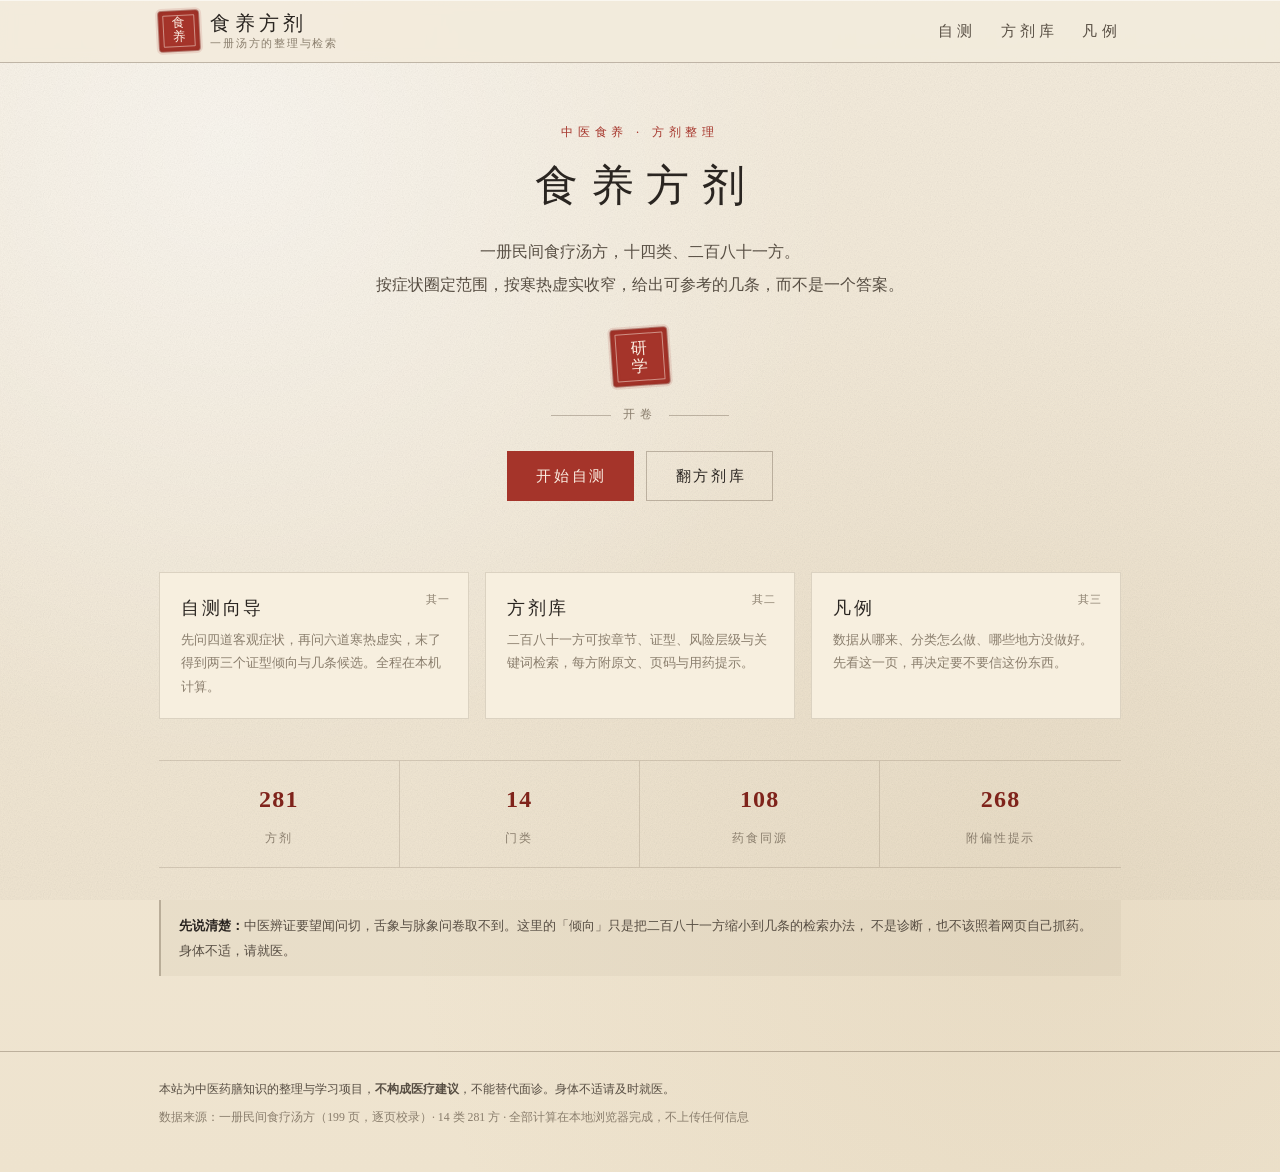
==== index.html @ 46ccca2e "feat: 食养方剂 —— 281 方检索与自测站点首版 数据层 - 底本 199 页逐页重录（原 PDF 文本层数字/标点被替身字形替换，无法直接抽取） - tools/build-data.py " ====
<!DOCTYPE html>
<html lang="zh-CN">
<head>
<meta charset="utf-8">
<meta name="viewport" content="width=device-width, initial-scale=1">
<title>食养方剂 · 检索与自测</title>
<meta name="description" content="一册民间食疗汤方的整理与检索。共 14 类 281 方，提供症状自测与方剂检索，标注药材偏性与注意事项。仅供学习，不构成医疗建议。">
<meta name="author" content="shiyang-fangji contributors">
<meta name="theme-color" content="#f1e8d7">
<link rel="canonical" href="https://strawpp.github.io/shiyang-fangji/">
<link rel="icon" href="assets/favicon.svg" type="image/svg+xml">

<meta property="og:type" content="website">
<meta property="og:site_name" content="食养方剂">
<meta property="og:title" content="食养方剂 · 281 方检索与症状自测">
<meta property="og:description" content="按症状圈定范围，按寒热虚实收窄，给出候选方与命中依据。纯静态、本机计算、不上传任何信息。仅供学习。">
<meta property="og:url" content="https://strawpp.github.io/shiyang-fangji/">
<meta property="og:image" content="https://strawpp.github.io/shiyang-fangji/assets/og.png">
<meta property="og:image:width" content="1200">
<meta property="og:image:height" content="630">
<meta property="og:locale" content="zh_CN">
<meta name="twitter:card" content="summary_large_image">
<meta name="twitter:title" content="食养方剂 · 281 方检索与症状自测">
<meta name="twitter:description" content="中医药膳汤方的整理与检索，附药材偏性提示。仅供学习，不构成医疗建议。">
<meta name="twitter:image" content="https://strawpp.github.io/shiyang-fangji/assets/og.png">

<link rel="stylesheet" href="assets/css/style.css">
<script type="application/ld+json">
{
  "@context": "https://schema.org",
  "@type": "WebSite",
  "name": "食养方剂",
  "inLanguage": "zh-CN",
  "url": "https://strawpp.github.io/shiyang-fangji/",
  "description": "中医药膳汤方的整理与检索，281 方，附症状自测与药材偏性提示。仅供学习，不构成医疗建议。"
}
</script>
</head>
<body>
<div class="grain" aria-hidden="true"></div>

<header class="site-head">
  <div class="head-inner">
    <a class="brand" href="#/">
      <span class="seal seal-brand" aria-hidden="true"><i>食</i><i>养</i></span>
      <span class="brand-text">
        <span class="brand-title">食养方剂</span>
        <span class="brand-sub">一册汤方的整理与检索</span>
      </span>
    </a>
    <nav class="nav" id="nav">
      <a href="#/quiz" data-nav="quiz">自测</a>
      <a href="#/library" data-nav="library">方剂库</a>
      <a href="#/about" data-nav="about">凡例</a>
    </nav>
  </div>
</header>

<main id="app" class="app"><div class="loading">正在展卷……</div></main>

<footer class="site-foot">
  <div class="foot-inner">
    <p class="foot-line">本站为中医药膳知识的整理与学习项目，<strong>不构成医疗建议</strong>，不能替代面诊。身体不适请及时就医。</p>
    <p class="foot-line dim">数据来源：一册民间食疗汤方（199 页，逐页校录）· 14 类 281 方 · 全部计算在本地浏览器完成，不上传任何信息</p>
  </div>
</footer>

<script type="module" src="assets/js/app.js"></script>
</body>
</html>
---- assets/css/style.css ----
/* ==========================================================================
   食养方剂 — 典籍感视觉系统
   宣纸底 / 墨字 / 朱印 / 双线册页
   ========================================================================== */

:root {
  --paper:        #f1e8d7;
  --paper-2:      #fbf6ea;
  --paper-3:      #f7efdf;
  --ink:          #2a2521;
  --ink-2:        #574e43;
  --ink-3:        #8a7e6d;
  --zhu:          #a5342a;
  --zhu-deep:     #7f231b;
  --zhu-soft:     rgba(165, 52, 42, .10);
  --qing:         #3d6350;
  --zhe:          #8a5a2b;
  --rule:         rgba(74, 58, 40, .16);
  --rule-2:       rgba(74, 58, 40, .30);
  --shadow:       0 1px 0 rgba(255,255,255,.6) inset, 0 2px 10px rgba(74,58,40,.06);
  --serif: "Noto Serif SC", "Source Han Serif SC", "Songti SC", "STSong", "SimSun", serif;
  --kai:   "Kaiti SC", "STKaiti", "KaiTi", "SimKai", "楷体", var(--serif);
  --max:   1000px;
}

* { box-sizing: border-box; }

html { -webkit-text-size-adjust: 100%; }

body {
  margin: 0;
  min-height: 100vh;
  display: flex;
  flex-direction: column;
  background-color: var(--paper);
  background-image:
    radial-gradient(circle at 18% 12%, rgba(255,255,255,.55), transparent 42%),
    radial-gradient(circle at 82% 78%, rgba(190,165,120,.14), transparent 46%),
    linear-gradient(180deg, #f4ecdd 0%, #f0e6d3 60%, #eee3ce 100%);
  color: var(--ink);
  font-family: var(--serif);
  font-size: 16px;
  line-height: 1.85;
  text-rendering: optimizeLegibility;
}

/* 纸纹 ------------------------------------------------------------------ */
.grain {
  position: fixed; inset: 0; z-index: 0; pointer-events: none;
  opacity: .5; mix-blend-mode: multiply;
  background-image: url("data:image/svg+xml;utf8,<svg xmlns='http://www.w3.org/2000/svg' width='140' height='140'><filter id='n'><feTurbulence type='fractalNoise' baseFrequency='0.85' numOctaves='3' stitchTiles='stitch'/><feColorMatrix type='saturate' values='0'/></filter><rect width='140' height='140' filter='url(%23n)' opacity='0.30'/></svg>");
}

h1, h2, h3, h4 { font-weight: 500; margin: 0; line-height: 1.5; }
p { margin: 0 0 .8em; }
a { color: var(--zhu-deep); text-decoration: none; }
a:hover { text-decoration: underline; text-underline-offset: 3px; }

/* 页眉 ------------------------------------------------------------------ */
.site-head {
  position: sticky; top: 0; z-index: 20;
  background: rgba(243, 235, 220, .93);
  backdrop-filter: blur(6px);
  border-bottom: 1px solid var(--rule-2);
  box-shadow: 0 1px 0 rgba(255,255,255,.55) inset;
}
.head-inner {
  max-width: var(--max); margin: 0 auto; padding: .7rem 1.2rem;
  display: flex; align-items: center; justify-content: space-between; gap: 1rem;
}

.brand { display: flex; align-items: center; gap: .7rem; color: var(--ink); }
.brand:hover { text-decoration: none; }
.brand-text { display: flex; flex-direction: column; line-height: 1.25; }
.brand-title { font-family: var(--kai); font-size: 1.22rem; letter-spacing: .22em; }
.brand-sub { font-size: .68rem; color: var(--ink-3); letter-spacing: .16em; }

/* 朱印 */
.seal {
  position: relative;
  display: inline-flex; flex-direction: column; align-items: center; justify-content: center;
  background: var(--zhu); color: #fbeee2;
  font-family: var(--kai); font-size: .8rem; line-height: 1.08;
  border-radius: 3px; letter-spacing: 0; padding: 2px;
  box-shadow: 0 0 0 1px rgba(127,35,27,.5), 0 0 0 3px rgba(165,52,42,.13),
              inset 0 0 6px rgba(127,35,27,.45);
}
.seal::before {
  content: ""; position: absolute; inset: 4px; border: 1px solid rgba(251,238,226,.5);
  border-radius: 1px; pointer-events: none;
}
.seal i { font-style: normal; display: block; }
.seal-brand { width: 2.5rem; height: 2.5rem; transform: rotate(-3deg); padding: .1rem; }

/* 导航 */
.nav { display: flex; gap: 1.5rem; }
.nav a {
  position: relative; color: var(--ink-2); font-family: var(--kai);
  font-size: .95rem; letter-spacing: .28em; padding: .25rem 0;
}
.nav a::after {
  content: ""; position: absolute; left: 0; right: .28em; bottom: -2px; height: 2px;
  background: var(--zhu); transform: scaleX(0); transform-origin: left; transition: transform .25s ease;
}
.nav a:hover { color: var(--ink); text-decoration: none; }
.nav a:hover::after, .nav a.is-active::after { transform: scaleX(1); }
.nav a.is-active { color: var(--zhu-deep); }

/* 主容器 ---------------------------------------------------------------- */
.app { position: relative; z-index: 1; flex: 1 0 auto; width: 100%; max-width: var(--max); margin: 0 auto; padding: 2.4rem 1.2rem 4rem; }
.loading { text-align: center; color: var(--ink-3); font-family: var(--kai); letter-spacing: .3em; padding: 5rem 0; }

/* 册页 */
.sheet {
  background: var(--paper-2);
  border: 1px solid var(--rule);
  box-shadow: var(--shadow);
  padding: 2.2rem 2.4rem;
  position: relative;
}
.sheet::before {
  content: ""; position: absolute; inset: 7px; border: 1px solid rgba(74,58,40,.14);
  pointer-events: none;
}

/* 标题 */
.sect-head { display: flex; align-items: baseline; gap: .9rem; margin-bottom: 1.4rem; flex-wrap: wrap; }
.sect-title { font-family: var(--kai); font-size: 1.5rem; letter-spacing: .18em; }
.sect-head .rule { flex: 1; height: 1px; background: var(--rule-2); min-width: 40px; }
.sect-note { font-size: .78rem; color: var(--ink-3); letter-spacing: .1em; }

.eyebrow {
  font-family: var(--kai); font-size: .78rem; color: var(--zhu);
  letter-spacing: .38em; text-transform: none;
}

/* 首页 ------------------------------------------------------------------ */
.hero { text-align: center; padding: 1.2rem 0 2rem; }
.hero h1 {
  font-family: var(--kai); font-size: clamp(1.9rem, 4.4vw, 2.7rem);
  letter-spacing: .3em; margin: .6rem 0 .2rem; text-indent: .3em;
}
.hero .lead { color: var(--ink-2); max-width: 34em; margin: 1rem auto 0; line-height: 2.1; }
.hero .stamp { margin: 1.7rem auto 0; width: 3.5rem; height: 3.5rem; font-size: 1.02rem; transform: rotate(-4deg); letter-spacing: .1em; }

.ornament { display: flex; align-items: center; gap: .8rem; justify-content: center; margin: 1.2rem 0; color: var(--ink-3); }
.ornament::before, .ornament::after { content: ""; height: 1px; width: 60px; background: var(--rule-2); }
.ornament span { font-size: .72rem; letter-spacing: .4em; font-family: var(--kai); }

.entries { display: grid; grid-template-columns: repeat(3, 1fr); gap: 1rem; margin-top: 2.4rem; }
.entry {
  display: block; background: var(--paper-3); border: 1px solid var(--rule);
  padding: 1.4rem 1.3rem 1.2rem; color: var(--ink); position: relative;
  transition: transform .2s ease, box-shadow .2s ease, border-color .2s ease;
}
.entry:hover { text-decoration: none; transform: translateY(-2px); border-color: var(--rule-2); box-shadow: 0 6px 18px rgba(74,58,40,.09); }
.entry h3 { font-family: var(--kai); font-size: 1.1rem; letter-spacing: .16em; margin-bottom: .4rem; }
.entry p { font-size: .82rem; color: var(--ink-3); line-height: 1.8; margin: 0; }
.entry .num { position: absolute; top: 1rem; right: 1.1rem; font-size: .7rem; color: var(--ink-3); letter-spacing: .1em; }

/* 数字台账 */
.ledger { display: grid; grid-template-columns: repeat(4, 1fr); gap: 0; margin: 2.6rem 0 0; border-top: 1px solid var(--rule); }
.ledger div { padding: 1rem .6rem; text-align: center; border-bottom: 1px solid var(--rule); border-right: 1px solid var(--rule); }
.ledger div:nth-child(4n) { border-right: 0; }
.ledger b { display: block; font-family: var(--kai); font-size: 1.5rem; color: var(--zhu-deep); letter-spacing: .05em; }
.ledger span { font-size: .74rem; color: var(--ink-3); letter-spacing: .16em; }

/* 按钮 ------------------------------------------------------------------ */
.btn {
  display: inline-flex; align-items: center; justify-content: center; gap: .5em;
  font-family: var(--kai); font-size: .95rem; letter-spacing: .18em;
  padding: .62rem 1.6rem; border: 1px solid var(--rule-2); background: transparent;
  color: var(--ink); cursor: pointer; transition: all .2s ease; text-indent: .18em;
}
.btn:hover { border-color: var(--zhu); color: var(--zhu-deep); background: var(--zhu-soft); text-decoration: none; }
.btn-primary { background: var(--zhu); border-color: var(--zhu); color: #fbeee2; }
.btn-primary:hover { background: var(--zhu-deep); border-color: var(--zhu-deep); color: #fff6ec; }
.btn-ghost { border-color: transparent; color: var(--ink-3); padding: .5rem .8rem; letter-spacing: .12em; }
.btn-ghost:hover { background: rgba(74,58,40,.05); border-color: transparent; color: var(--ink-2); }
.btn[disabled] { cursor: not-allowed; }
.btn-primary[disabled] { background: transparent; border-color: var(--rule-2); color: var(--ink-3); opacity: 1; }
.btn-actions { display: flex; gap: .8rem; align-items: center; flex-wrap: wrap; margin-top: 1.6rem; }

/* 问卷 ------------------------------------------------------------------ */
.quiz-shell { max-width: 720px; margin: 0 auto; }
.q-progress { display: flex; align-items: center; gap: 1rem; margin-bottom: 1.6rem; }
.q-bar { flex: 1; height: 2px; background: rgba(74,58,40,.15); position: relative; }
.q-bar span { position: absolute; inset: 0 auto 0 0; background: var(--zhu); transition: width .35s ease; }
.q-count { font-family: var(--kai); font-size: .78rem; color: var(--ink-3); letter-spacing: .18em; white-space: nowrap; }

.q-card { background: var(--paper-2); border: 1px solid var(--rule); box-shadow: var(--shadow); padding: 2rem 2.2rem; }
.q-part { font-family: var(--kai); font-size: .74rem; color: var(--zhu); letter-spacing: .3em; margin-bottom: .5rem; }
.q-title { font-family: var(--kai); font-size: 1.32rem; letter-spacing: .1em; line-height: 1.7; }
.q-hint { font-size: .8rem; color: var(--ink-3); margin-top: .4rem; }

.opts { display: flex; flex-direction: column; gap: .55rem; margin-top: 1.5rem; }
.opts.cols { display: grid; grid-template-columns: 1fr 1fr; gap: .5rem .6rem; }
.opts.cols .opt { padding: .55rem .8rem; font-size: .9rem; }
.opt {
  display: flex; align-items: flex-start; gap: .8rem; cursor: pointer;
  border: 1px solid var(--rule); background: var(--paper-3); padding: .72rem 1rem;
  transition: all .18s ease; font-size: .95rem; color: var(--ink-2); line-height: 1.7;
}
.opt:hover { border-color: var(--rule-2); background: #fdfaf2; }
.opt input { position: absolute; opacity: 0; pointer-events: none; }
.opt .mark {
  flex: none; width: 1.05rem; height: 1.05rem; margin-top: .34rem;
  border: 1px solid var(--rule-2); background: var(--paper-2); position: relative;
}
.opt .mark.rnd { border-radius: 50%; }
.opt input:checked + .mark { border-color: var(--zhu); background: var(--zhu); }
.opt input:checked + .mark::after {
  content: ""; position: absolute; inset: 3px; background: #fbeee2;
}
.opt input:checked + .mark.rnd::after { border-radius: 50%; }
.opt.is-on { border-color: var(--zhu); background: #fdf3ec; color: var(--ink); }
.opt.is-on .mark { border-color: var(--zhu); background: var(--zhu); }
.opt small { display: block; color: var(--ink-3); font-size: .76rem; margin-top: .1rem; }

/* 结果 ------------------------------------------------------------------ */
.pattern-grid { display: grid; grid-template-columns: repeat(auto-fit, minmax(240px, 1fr)); gap: .9rem; margin: 1.2rem 0 2rem; }
.pattern-card { border: 1px solid var(--rule); background: var(--paper-3); padding: 1.1rem 1.2rem; position: relative; }
.pattern-card.lead { border-color: rgba(165,52,42,.45); background: #fdf5ee; }
.pattern-card h4 { font-family: var(--kai); font-size: 1.06rem; letter-spacing: .12em; }
.pattern-card .tag { position: absolute; top: .9rem; right: 1rem; font-size: .68rem; color: var(--zhu); letter-spacing: .2em; font-family: var(--kai); }
.pattern-card p { font-size: .82rem; color: var(--ink-2); margin: .4rem 0 0; line-height: 1.9; }
.pattern-card .caveat { color: var(--zhe); }

.cand-list { display: flex; flex-direction: column; gap: .8rem; margin-top: 1rem; }
.cand {
  display: grid; grid-template-columns: auto 1fr auto; gap: 1rem; align-items: start;
  border: 1px solid var(--rule); background: var(--paper-2); padding: 1rem 1.2rem;
  transition: border-color .2s ease, box-shadow .2s ease;
}
.cand:hover { border-color: var(--rule-2); box-shadow: 0 4px 14px rgba(74,58,40,.07); }
.cand .idx { font-family: var(--kai); font-size: 1.5rem; color: rgba(74,58,40,.35); line-height: 1; padding-top: .2rem; min-width: 1.4rem; }
.cand h4 { font-family: var(--kai); font-size: 1.12rem; letter-spacing: .1em; }
.cand h4 a { color: var(--ink); }
.cand .why { font-size: .8rem; color: var(--ink-2); margin-top: .35rem; line-height: 1.85; }
.cand .why em { font-style: normal; color: var(--zhu-deep); }
.cand .eff { font-size: .83rem; color: var(--ink-2); margin-top: .3rem; line-height: 1.8;
  display: -webkit-box; -webkit-line-clamp: 2; -webkit-box-orient: vertical; overflow: hidden; }
.cand .side { width: 68px; display: flex; flex-direction: column; align-items: flex-end; gap: .5rem; }
.score-bar { width: 60px; height: 3px; background: rgba(74,58,40,.12); }
.score-bar span { display: block; height: 100%; background: var(--zhu); }

/* 风险徽章 */
.risk { display: inline-flex; align-items: center; justify-content: center; font-family: var(--serif);
  font-size: .78rem; line-height: 1.4; min-width: 1.75rem; padding: .04rem .3rem;
  border: 1px solid currentColor; letter-spacing: 0; }
.risk-A { color: var(--qing); }
.risk-B { color: var(--zhe); }
.risk-C { color: var(--zhu); }
.tagset { display: flex; flex-wrap: wrap; gap: .3rem; margin-top: .5rem; }
.tagset span { font-size: .7rem; color: var(--ink-3); border: 1px solid var(--rule); padding: .05rem .4rem; }

.risk-legend { display: flex; align-items: center; flex-wrap: wrap; gap: .3rem .35rem; font-size: .74rem; color: var(--ink-3); margin: -.4rem 0 1.1rem; }
.risk-legend .lg { letter-spacing: .1em; }
.risk-legend .lb { margin-right: .5rem; }

/* 提示条 */
/* 偏性与注意（按成分推出） */
.contra { margin: 0; padding-left: 1.05em; font-size: .9rem; line-height: 1.95; color: var(--ink-2); }
.contra li { margin-bottom: .45rem; }
.contra li em { font-style: normal; color: var(--zhu-deep); margin-right: .45rem; }
.contra li em::after { content: "·"; margin-left: .45rem; color: var(--rule-2); }
.contra-aud { margin: .7rem 0 0; font-size: .82rem; color: var(--ink-2); }
.contra-src { margin: .6rem 0 0; font-size: .74rem; color: var(--ink-3); line-height: 1.8; }
.contra-src code { font-size: .72rem; background: rgba(74,58,40,.06); padding: 0 .25rem; }
.tagset span.ptag { color: var(--zhu-deep); border-color: rgba(165,52,42,.35); }

/* 结果页冲突提示 */
.cand .conflict { font-size: .78rem; color: var(--zhu-deep); margin: .35rem 0 0; line-height: 1.7; }
.cand .conflict small { color: var(--ink-3); }

.notice { border-left: 2px solid var(--zhu); background: var(--zhu-soft); padding: .8rem 1.1rem; font-size: .83rem; color: var(--ink-2); line-height: 1.9; }
.notice.plain { border-left-color: var(--rule-2); background: rgba(74,58,40,.04); }
.notice strong { color: var(--ink); }

/* 方剂库 ---------------------------------------------------------------- */
.lib-tools { display: flex; gap: .7rem; flex-wrap: wrap; align-items: center; margin-bottom: 1.2rem; }
.search { flex: 1 1 260px; position: relative; }
.search input {
  width: 100%; font-family: var(--serif); font-size: .95rem; color: var(--ink);
  background: var(--paper-2); border: 1px solid var(--rule); padding: .6rem .9rem;
  outline: none; transition: border-color .2s ease;
}
.search input:focus { border-color: var(--zhu); }
.search input::placeholder { color: var(--ink-3); }
.selects { display: flex; gap: .5rem; flex-wrap: wrap; }
select {
  font-family: var(--serif); font-size: .85rem; color: var(--ink-2);
  background: var(--paper-2); border: 1px solid var(--rule); padding: .55rem .7rem; outline: none; cursor: pointer;
}
select:focus { border-color: var(--zhu); }

.chips { display: flex; flex-wrap: wrap; gap: .4rem; margin-bottom: 1.4rem; }
.chip {
  font-size: .78rem; font-family: var(--kai); letter-spacing: .08em; cursor: pointer;
  border: 1px solid var(--rule); background: transparent; color: var(--ink-2);
  padding: .2rem .7rem; transition: all .16s ease;
}
.chip:hover { border-color: var(--rule-2); color: var(--ink); }
.chip.on { background: var(--zhu); border-color: var(--zhu); color: #fbeee2; }

.lib-meta { display: flex; justify-content: space-between; align-items: baseline; border-bottom: 1px solid var(--rule); padding-bottom: .5rem; margin-bottom: 1.2rem; }
.lib-meta p { margin: 0; font-size: .8rem; color: var(--ink-3); letter-spacing: .1em; }

.rows { display: grid; gap: 0; }
.row {
  display: grid; grid-template-columns: 2.9rem 1fr auto; gap: .7rem; align-items: center;
  padding: .85rem .4rem; border-bottom: 1px solid var(--rule); cursor: pointer;
  transition: background .16s ease;
}
.row:hover { background: rgba(255,255,255,.55); }
.row .pg { font-size: .72rem; color: var(--ink-3); font-family: var(--kai); letter-spacing: .06em; }
.row .nm { font-family: var(--kai); font-size: 1rem; letter-spacing: .1em; }
.row .nm small { font-family: var(--serif); font-size: .74rem; color: var(--ink-3); letter-spacing: 0; margin-left: .5rem; }
.row .rt { display: flex; gap: .35rem; align-items: center; }
.empty { text-align: center; color: var(--ink-3); padding: 3rem 0; font-family: var(--kai); letter-spacing: .2em; }
.more { text-align: center; margin-top: 1.4rem; }

/* 详情 ------------------------------------------------------------------ */
.recipe-head { border-bottom: 1px solid var(--rule-2); padding-bottom: 1rem; margin-bottom: 1.4rem; position: relative; }
.recipe-head h1 { font-family: var(--kai); font-size: clamp(1.5rem, 3.4vw, 2rem); letter-spacing: .18em; }
.recipe-meta { display: flex; gap: .8rem; flex-wrap: wrap; align-items: center; margin-top: .6rem; font-size: .78rem; color: var(--ink-3); }
.recipe-meta .dot { color: rgba(74,58,40,.3); }

.fields { display: grid; gap: 1.3rem; }
.field { display: grid; grid-template-columns: 4.2rem 1fr; gap: 1.2rem; align-items: start; }
.field dt { font-family: var(--kai); font-size: 1rem; color: var(--zhu-deep); letter-spacing: .3em; padding-top: .1rem; border-top: 1px solid var(--rule-2); }
.field dd { margin: 0; font-size: .95rem; line-height: 2; color: var(--ink); }
.field.muted dd { color: var(--ink-2); }
.field dd .num { color: var(--ink); }

.veil { border: 1px dashed var(--rule-2); background: rgba(165,52,42,.04); padding: 1rem 1.1rem; font-size: .84rem; color: var(--ink-2); line-height: 1.9; }
.veil .btn { margin-top: .7rem; }

/* 凡例 / 关于 */
.prose { max-width: 42em; }
.prose h2 { font-family: var(--kai); font-size: 1.16rem; letter-spacing: .16em; margin: 2rem 0 .6rem; padding-bottom: .35rem; border-bottom: 1px solid var(--rule); }
.prose h2:first-child { margin-top: 0; }
.prose p, .prose li { font-size: .92rem; color: var(--ink-2); line-height: 2; }
.prose ul { padding-left: 1.2em; }
.prose li { margin-bottom: .3em; }
.prose code { font-family: ui-monospace, "Cascadia Mono", Consolas, monospace; font-size: .84em; background: rgba(74,58,40,.07); padding: .1em .35em; }
.prose strong { color: var(--ink); }
.prose .kv { border-collapse: collapse; width: 100%; font-size: .86rem; margin: .6rem 0 1rem; }
.prose .kv th, .prose .kv td { text-align: left; padding: .45rem .6rem; border-bottom: 1px solid var(--rule); color: var(--ink-2); }
.prose .kv th { font-weight: 500; color: var(--ink-3); font-size: .78rem; letter-spacing: .1em; }

/* 页脚 ------------------------------------------------------------------ */
.site-foot { position: relative; z-index: 1; border-top: 1px solid var(--rule-2); margin-top: auto; }
.foot-inner { max-width: var(--max); margin: 0 auto; padding: 1.6rem 1.2rem 2.4rem; }
.foot-line { font-size: .78rem; color: var(--ink-2); line-height: 1.9; margin: 0 0 .4em; }
.foot-line.dim { color: var(--ink-3); font-size: .74rem; }

/* 竖排小标题（宽屏） ---------------------------------------------------- */
.vlabel {
  position: absolute; top: 1.8rem; left: -3.2rem;
  writing-mode: vertical-rl; text-orientation: upright;
  font-family: var(--kai); font-size: .78rem; letter-spacing: .35em; color: var(--ink-3);
  display: none;
}
@media (min-width: 1180px) { .vlabel { display: block; } }

/* 响应式 ---------------------------------------------------------------- */
@media (max-width: 620px) {
  .opts.cols { grid-template-columns: 1fr; }
  .head-inner { padding: .55rem .85rem; gap: .55rem; }
  .brand { gap: .5rem; }
  .brand-title { font-size: 1.02rem; letter-spacing: .12em; }
  .seal-brand { width: 2.15rem; height: 2.15rem; font-size: .66rem; }
  .nav { gap: .85rem; }
  .nav a { font-size: .82rem; letter-spacing: .08em; }
  .app { padding-left: .85rem; padding-right: .85rem; }
  .hero h1 { font-size: 1.75rem; letter-spacing: .18em; }
  .hero .lead { font-size: .92rem; line-height: 1.95; }
  .ledger b { font-size: 1.28rem; }
  .row { grid-template-columns: 2.4rem 1fr auto; gap: .55rem; }
  .row .nm small { display: none; }
  .sheet, .q-card { padding: 1.3rem 1rem; }
  .field dd { font-size: .92rem; }
  .cand { padding: .9rem 1rem; }
  .cand .idx { font-size: 1.2rem; }
  .cand .side { width: 100%; flex-direction: row; justify-content: flex-start; gap: .8rem; }
}
@media (max-width: 860px) {
  .entries { grid-template-columns: 1fr; }
  .ledger { grid-template-columns: repeat(2, 1fr); }
  .ledger div:nth-child(2n) { border-right: 0; }
  .sheet, .q-card { padding: 1.5rem 1.2rem; }
  .app { padding-top: 1.6rem; }
  .field { grid-template-columns: 1fr; gap: .3rem; }
  .field dt { border-top: 0; border-left: 2px solid rgba(165,52,42,.5); padding-left: .6rem; }
  .cand { grid-template-columns: auto 1fr; }
  .cand .side { grid-column: 1 / -1; flex-direction: row; justify-content: flex-start; align-items: center; }
  .nav { gap: 1rem; }
  .nav a { letter-spacing: .16em; font-size: .88rem; }
  .brand-sub { display: none; }
  .hero h1 { letter-spacing: .2em; }
}

@media (prefers-reduced-motion: reduce) {
  * { transition: none !important; animation: none !important; }
}
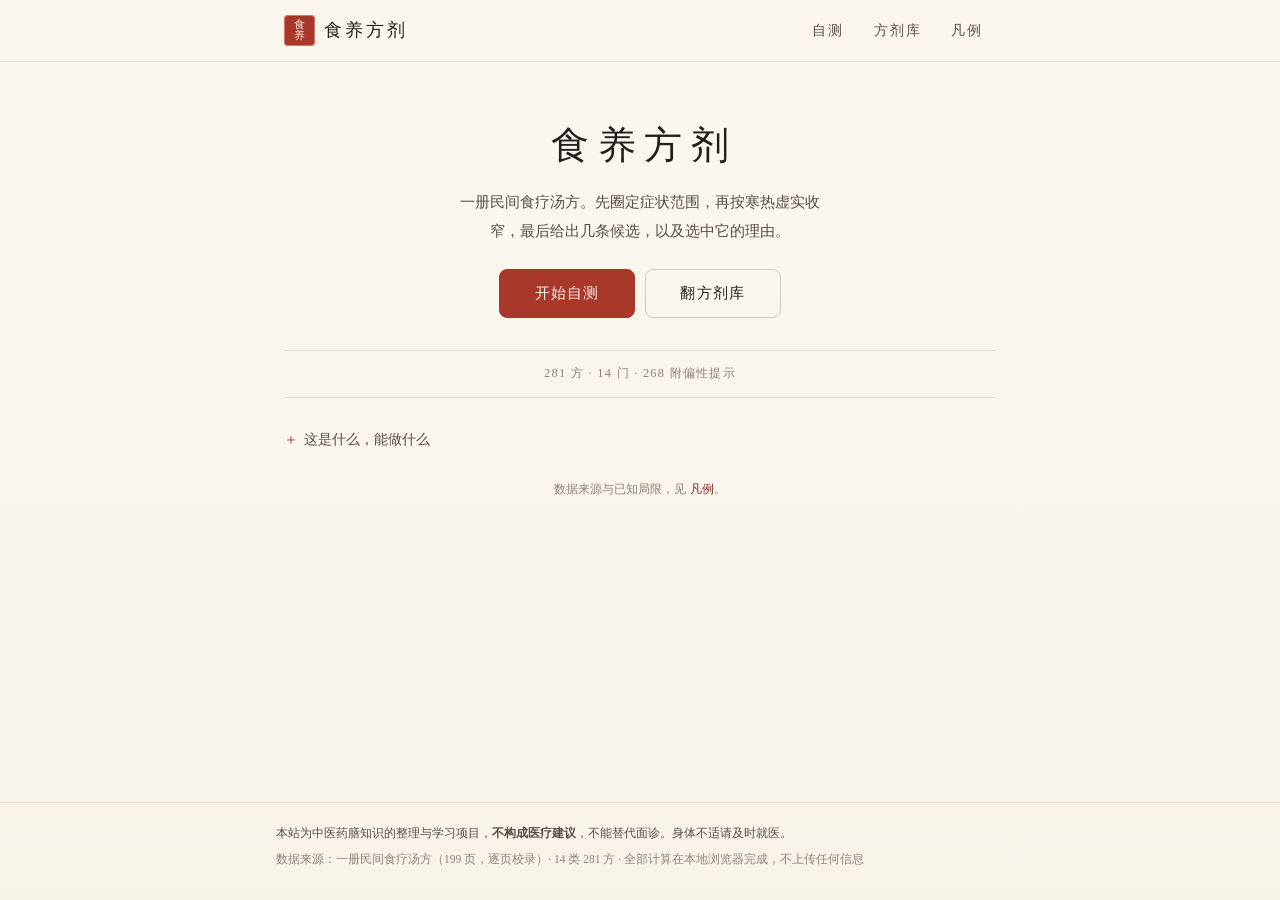
==== commit 96f81511: "feat: 移动端重做与结果留档 交互修复 - 结果页候选整卡可点（原来只有方名几个字是链接，微信里几乎点不中） - 详情页返回按来源决定：从结果进返回结果，从方剂库进返回方剂库 - 自测各题不写历史" ====
--- a/index.html
+++ b/index.html
@@ -2,11 +2,12 @@
 <html lang="zh-CN">
 <head>
 <meta charset="utf-8">
-<meta name="viewport" content="width=device-width, initial-scale=1">
+<meta name="viewport" content="width=device-width, initial-scale=1, viewport-fit=cover">
+<meta name="format-detection" content="telephone=no, email=no">
 <title>食养方剂 · 检索与自测</title>
 <meta name="description" content="一册民间食疗汤方的整理与检索。共 14 类 281 方，提供症状自测与方剂检索，标注药材偏性与注意事项。仅供学习，不构成医疗建议。">
 <meta name="author" content="shiyang-fangji contributors">
-<meta name="theme-color" content="#f1e8d7">
+<meta name="theme-color" content="#faf6ee">
 <link rel="canonical" href="https://strawpp.github.io/shiyang-fangji/">
 <link rel="icon" href="assets/favicon.svg" type="image/svg+xml">
 
@@ -37,20 +38,16 @@
 </script>
 </head>
 <body>
-<div class="grain" aria-hidden="true"></div>
-
 <header class="site-head">
   <div class="head-inner">
     <a class="brand" href="#/">
       <span class="seal seal-brand" aria-hidden="true"><i>食</i><i>养</i></span>
-      <span class="brand-text">
-        <span class="brand-title">食养方剂</span>
-        <span class="brand-sub">一册汤方的整理与检索</span>
-      </span>
+      <span class="brand-title">食养方剂</span>
     </a>
     <nav class="nav" id="nav">
       <a href="#/quiz" data-nav="quiz">自测</a>
       <a href="#/library" data-nav="library">方剂库</a>
+      <a href="#/history" data-nav="history" hidden>记录</a>
       <a href="#/about" data-nav="about">凡例</a>
     </nav>
   </div>
--- a/assets/css/style.css
+++ b/assets/css/style.css
@@ -1,406 +1,645 @@
 /* ==========================================================================
-   食养方剂 — 典籍感视觉系统
-   宣纸底 / 墨字 / 朱印 / 双线册页
+   食养方剂 — 移动优先的简约册页
+   宣纸底 / 墨字 / 朱印，去掉装饰性线条，正文优先
    ========================================================================== */
 
 :root {
-  --paper:        #f1e8d7;
-  --paper-2:      #fbf6ea;
-  --paper-3:      #f7efdf;
-  --ink:          #2a2521;
-  --ink-2:        #574e43;
-  --ink-3:        #8a7e6d;
-  --zhu:          #a5342a;
-  --zhu-deep:     #7f231b;
-  --zhu-soft:     rgba(165, 52, 42, .10);
-  --qing:         #3d6350;
-  --zhe:          #8a5a2b;
-  --rule:         rgba(74, 58, 40, .16);
-  --rule-2:       rgba(74, 58, 40, .30);
-  --shadow:       0 1px 0 rgba(255,255,255,.6) inset, 0 2px 10px rgba(74,58,40,.06);
+  --bg:      #faf6ee;
+  --card:    #fffdf8;
+  --ink:     #241f1a;
+  --ink-2:   #554e44;
+  --ink-3:   #8c8375;
+  --zhu:     #a8382a;
+  --zhu-d:   #82291d;
+  --qing:    #3c6350;
+  --zhe:     #8a5a2b;
+  --line:    rgba(58, 44, 28, .12);
+  --line-2:  rgba(58, 44, 28, .22);
+  --soft:    rgba(168, 56, 42, .07);
+
   --serif: "Noto Serif SC", "Source Han Serif SC", "Songti SC", "STSong", "SimSun", serif;
   --kai:   "Kaiti SC", "STKaiti", "KaiTi", "SimKai", "楷体", var(--serif);
-  --max:   1000px;
+  --max:   760px;
+  --r:     10px;
+  --safe-b: env(safe-area-inset-bottom, 0px);
 }
 
 * { box-sizing: border-box; }
 
-html { -webkit-text-size-adjust: 100%; }
+html {
+  -webkit-text-size-adjust: 100%;
+}
 
 body {
   margin: 0;
   min-height: 100vh;
   display: flex;
   flex-direction: column;
-  background-color: var(--paper);
-  background-image:
-    radial-gradient(circle at 18% 12%, rgba(255,255,255,.55), transparent 42%),
-    radial-gradient(circle at 82% 78%, rgba(190,165,120,.14), transparent 46%),
-    linear-gradient(180deg, #f4ecdd 0%, #f0e6d3 60%, #eee3ce 100%);
+  background-color: var(--bg);
+  background-image: linear-gradient(180deg, #fbf8f1 0%, #f8f3e9 100%);
   color: var(--ink);
   font-family: var(--serif);
   font-size: 16px;
   line-height: 1.85;
+  -webkit-tap-highlight-color: transparent;
   text-rendering: optimizeLegibility;
 }
 
-/* 纸纹 ------------------------------------------------------------------ */
-.grain {
-  position: fixed; inset: 0; z-index: 0; pointer-events: none;
-  opacity: .5; mix-blend-mode: multiply;
-  background-image: url("data:image/svg+xml;utf8,<svg xmlns='http://www.w3.org/2000/svg' width='140' height='140'><filter id='n'><feTurbulence type='fractalNoise' baseFrequency='0.85' numOctaves='3' stitchTiles='stitch'/><feColorMatrix type='saturate' values='0'/></filter><rect width='140' height='140' filter='url(%23n)' opacity='0.30'/></svg>");
-}
-
-h1, h2, h3, h4 { font-weight: 500; margin: 0; line-height: 1.5; }
-p { margin: 0 0 .8em; }
-a { color: var(--zhu-deep); text-decoration: none; }
-a:hover { text-decoration: underline; text-underline-offset: 3px; }
+@media (prefers-reduced-motion: reduce) {
+  * { transition: none !important; animation: none !important; }
+}
+
+h1, h2, h3, h4 { margin: 0; font-weight: 500; line-height: 1.5; }
+p { margin: 0 0 .85em; }
+a { color: var(--zhu-d); text-decoration: none; }
+
+::selection { background: rgba(168, 56, 42, .16); }
 
 /* 页眉 ------------------------------------------------------------------ */
+
 .site-head {
-  position: sticky; top: 0; z-index: 20;
-  background: rgba(243, 235, 220, .93);
-  backdrop-filter: blur(6px);
-  border-bottom: 1px solid var(--rule-2);
-  box-shadow: 0 1px 0 rgba(255,255,255,.55) inset;
-}
+  position: sticky;
+  top: 0;
+  z-index: 30;
+  background: #faf6ee;
+  border-bottom: 1px solid var(--line);
+}
+@supports (backdrop-filter: blur(10px)) {
+  .site-head {
+    background: rgba(250, 246, 238, .86);
+    backdrop-filter: blur(10px) saturate(1.3);
+  }
+}
+
 .head-inner {
-  max-width: var(--max); margin: 0 auto; padding: .7rem 1.2rem;
-  display: flex; align-items: center; justify-content: space-between; gap: 1rem;
-}
-
-.brand { display: flex; align-items: center; gap: .7rem; color: var(--ink); }
-.brand:hover { text-decoration: none; }
-.brand-text { display: flex; flex-direction: column; line-height: 1.25; }
-.brand-title { font-family: var(--kai); font-size: 1.22rem; letter-spacing: .22em; }
-.brand-sub { font-size: .68rem; color: var(--ink-3); letter-spacing: .16em; }
-
-/* 朱印 */
+  max-width: var(--max);
+  margin: 0 auto;
+  padding: .55rem 1rem;
+  display: flex;
+  align-items: center;
+  justify-content: space-between;
+  gap: .75rem;
+}
+
+.brand { display: flex; align-items: center; gap: .55rem; color: var(--ink); }
+.brand-title { font-family: var(--kai); font-size: 1.12rem; letter-spacing: .16em; }
+
 .seal {
+  display: inline-flex;
+  flex-direction: column;
+  align-items: center;
+  justify-content: center;
+  background: var(--zhu);
+  color: #fbeee2;
+  font-family: var(--kai);
+  font-size: .66rem;
+  line-height: 1.1;
+  border-radius: 4px;
+  box-shadow: inset 0 0 0 1px rgba(255, 246, 236, .35);
+}
+.seal i { font-style: normal; display: block; }
+.seal-brand { width: 1.95rem; height: 1.95rem; }
+
+.nav { display: flex; align-items: center; gap: .25rem; }
+.nav a {
+  display: inline-flex;
+  align-items: center;
+  height: 2.6rem;
+  padding: 0 .55rem;
+  border-radius: 6px;
+  color: var(--ink-2);
+  font-size: .88rem;
+  letter-spacing: .1em;
+}
+.nav a.is-active { color: var(--zhu-d); background: var(--soft); }
+.nav a[hidden] { display: none; }
+
+/* 骨架 ------------------------------------------------------------------ */
+
+.app {
   position: relative;
-  display: inline-flex; flex-direction: column; align-items: center; justify-content: center;
-  background: var(--zhu); color: #fbeee2;
-  font-family: var(--kai); font-size: .8rem; line-height: 1.08;
-  border-radius: 3px; letter-spacing: 0; padding: 2px;
-  box-shadow: 0 0 0 1px rgba(127,35,27,.5), 0 0 0 3px rgba(165,52,42,.13),
-              inset 0 0 6px rgba(127,35,27,.45);
-}
-.seal::before {
-  content: ""; position: absolute; inset: 4px; border: 1px solid rgba(251,238,226,.5);
-  border-radius: 1px; pointer-events: none;
-}
-.seal i { font-style: normal; display: block; }
-.seal-brand { width: 2.5rem; height: 2.5rem; transform: rotate(-3deg); padding: .1rem; }
-
-/* 导航 */
-.nav { display: flex; gap: 1.5rem; }
-.nav a {
-  position: relative; color: var(--ink-2); font-family: var(--kai);
-  font-size: .95rem; letter-spacing: .28em; padding: .25rem 0;
-}
-.nav a::after {
-  content: ""; position: absolute; left: 0; right: .28em; bottom: -2px; height: 2px;
-  background: var(--zhu); transform: scaleX(0); transform-origin: left; transition: transform .25s ease;
-}
-.nav a:hover { color: var(--ink); text-decoration: none; }
-.nav a:hover::after, .nav a.is-active::after { transform: scaleX(1); }
-.nav a.is-active { color: var(--zhu-deep); }
-
-/* 主容器 ---------------------------------------------------------------- */
-.app { position: relative; z-index: 1; flex: 1 0 auto; width: 100%; max-width: var(--max); margin: 0 auto; padding: 2.4rem 1.2rem 4rem; }
-.loading { text-align: center; color: var(--ink-3); font-family: var(--kai); letter-spacing: .3em; padding: 5rem 0; }
-
-/* 册页 */
-.sheet {
-  background: var(--paper-2);
-  border: 1px solid var(--rule);
-  box-shadow: var(--shadow);
-  padding: 2.2rem 2.4rem;
-  position: relative;
-}
-.sheet::before {
-  content: ""; position: absolute; inset: 7px; border: 1px solid rgba(74,58,40,.14);
-  pointer-events: none;
-}
-
-/* 标题 */
-.sect-head { display: flex; align-items: baseline; gap: .9rem; margin-bottom: 1.4rem; flex-wrap: wrap; }
-.sect-title { font-family: var(--kai); font-size: 1.5rem; letter-spacing: .18em; }
-.sect-head .rule { flex: 1; height: 1px; background: var(--rule-2); min-width: 40px; }
-.sect-note { font-size: .78rem; color: var(--ink-3); letter-spacing: .1em; }
-
-.eyebrow {
-  font-family: var(--kai); font-size: .78rem; color: var(--zhu);
-  letter-spacing: .38em; text-transform: none;
-}
+  z-index: 1;
+  flex: 1 0 auto;
+  width: 100%;
+  max-width: var(--max);
+  margin: 0 auto;
+  padding: 1.4rem 1rem 2.4rem;
+}
+
+.loading { padding: 5rem 0; text-align: center; color: var(--ink-3); font-family: var(--kai); letter-spacing: .3em; }
+
+/* 文字层级 */
+.h1 { font-family: var(--kai); font-size: 1.72rem; letter-spacing: .1em; line-height: 1.4; }
+.h2 { font-family: var(--kai); font-size: 1.24rem; letter-spacing: .04em; line-height: 1.6; }
+.kick { font-size: .74rem; letter-spacing: .22em; color: var(--zhu); margin: 0 0 .3rem; }
+.hint { font-size: .86rem; color: var(--ink-3); margin: .5rem 0 0; line-height: 1.75; }
+.fine { font-size: .76rem; color: var(--ink-3); line-height: 1.75; margin: 1rem 0 0; }
+.sub { font-size: .82rem; color: var(--ink-3); margin: .5rem 0 0; }
+.empty { padding: 3rem 0; text-align: center; color: var(--ink-3); }
+
+.phead { margin: .2rem 0 1.3rem; }
+.phead-lib .h1 { font-size: 1.4rem; }
+
+.sh {
+  display: flex;
+  align-items: baseline;
+  gap: .6rem;
+  flex-wrap: wrap;
+  font-family: var(--kai);
+  font-size: 1.08rem;
+  letter-spacing: .06em;
+  margin: 1.8rem 0 .7rem;
+}
+.sh span { font-family: var(--serif); font-size: .76rem; color: var(--ink-3); letter-spacing: 0; }
+
+/* 卡片 ------------------------------------------------------------------ */
+
+.panel {
+  background: var(--card);
+  border: 1px solid var(--line);
+  border-radius: var(--r);
+  padding: 1.3rem 1.1rem;
+  box-shadow: 0 1px 2px rgba(58, 44, 28, .04);
+}
+
+.quiz { max-width: 620px; margin: 0 auto; }
+
+/* 按钮 ------------------------------------------------------------------ */
+
+.btn {
+  display: inline-flex;
+  align-items: center;
+  justify-content: center;
+  min-height: 2.9rem;
+  padding: .6rem 1.3rem;
+  border: 1px solid var(--line-2);
+  border-radius: 8px;
+  background: transparent;
+  color: var(--ink);
+  font-family: var(--serif);
+  font-size: .95rem;
+  letter-spacing: .08em;
+  cursor: pointer;
+  transition: background .18s ease, border-color .18s ease, color .18s ease;
+  -webkit-appearance: none;
+}
+.btn:active { background: rgba(58, 44, 28, .06); }
+.btn-primary { background: var(--zhu); border-color: var(--zhu); color: #fdf2ea; }
+.btn-primary:active { background: var(--zhu-d); }
+.btn-alert { background: var(--ink); border-color: var(--ink); color: #f8f3e9; }
+.btn-text {
+  border-color: transparent;
+  color: var(--ink-3);
+  min-height: 2.4rem;
+  padding: .4rem .8rem;
+  font-size: .86rem;
+}
+.btn-block { width: 100%; }
+.btn-sm { min-height: 2.3rem; padding: .35rem .9rem; font-size: .84rem; margin-top: .5rem; }
+.btn[disabled] { cursor: not-allowed; background: transparent; border-color: var(--line); color: var(--ink-3); }
+.btn-primary[disabled] { background: transparent; border-color: var(--line); color: var(--ink-3); }
+
+.act { display: flex; flex-direction: column; gap: .5rem; margin-top: 1.4rem; }
+.act .btn { width: 100%; }
+.act .btn-text { width: auto; align-self: center; }
+.act-hero { flex-direction: row; gap: .6rem; }
+.act-hero .btn { width: 50%; }
 
 /* 首页 ------------------------------------------------------------------ */
-.hero { text-align: center; padding: 1.2rem 0 2rem; }
-.hero h1 {
-  font-family: var(--kai); font-size: clamp(1.9rem, 4.4vw, 2.7rem);
-  letter-spacing: .3em; margin: .6rem 0 .2rem; text-indent: .3em;
-}
-.hero .lead { color: var(--ink-2); max-width: 34em; margin: 1rem auto 0; line-height: 2.1; }
-.hero .stamp { margin: 1.7rem auto 0; width: 3.5rem; height: 3.5rem; font-size: 1.02rem; transform: rotate(-4deg); letter-spacing: .1em; }
-
-.ornament { display: flex; align-items: center; gap: .8rem; justify-content: center; margin: 1.2rem 0; color: var(--ink-3); }
-.ornament::before, .ornament::after { content: ""; height: 1px; width: 60px; background: var(--rule-2); }
-.ornament span { font-size: .72rem; letter-spacing: .4em; font-family: var(--kai); }
-
-.entries { display: grid; grid-template-columns: repeat(3, 1fr); gap: 1rem; margin-top: 2.4rem; }
-.entry {
-  display: block; background: var(--paper-3); border: 1px solid var(--rule);
-  padding: 1.4rem 1.3rem 1.2rem; color: var(--ink); position: relative;
-  transition: transform .2s ease, box-shadow .2s ease, border-color .2s ease;
-}
-.entry:hover { text-decoration: none; transform: translateY(-2px); border-color: var(--rule-2); box-shadow: 0 6px 18px rgba(74,58,40,.09); }
-.entry h3 { font-family: var(--kai); font-size: 1.1rem; letter-spacing: .16em; margin-bottom: .4rem; }
-.entry p { font-size: .82rem; color: var(--ink-3); line-height: 1.8; margin: 0; }
-.entry .num { position: absolute; top: 1rem; right: 1.1rem; font-size: .7rem; color: var(--ink-3); letter-spacing: .1em; }
-
-/* 数字台账 */
-.ledger { display: grid; grid-template-columns: repeat(4, 1fr); gap: 0; margin: 2.6rem 0 0; border-top: 1px solid var(--rule); }
-.ledger div { padding: 1rem .6rem; text-align: center; border-bottom: 1px solid var(--rule); border-right: 1px solid var(--rule); }
-.ledger div:nth-child(4n) { border-right: 0; }
-.ledger b { display: block; font-family: var(--kai); font-size: 1.5rem; color: var(--zhu-deep); letter-spacing: .05em; }
-.ledger span { font-size: .74rem; color: var(--ink-3); letter-spacing: .16em; }
-
-/* 按钮 ------------------------------------------------------------------ */
-.btn {
-  display: inline-flex; align-items: center; justify-content: center; gap: .5em;
-  font-family: var(--kai); font-size: .95rem; letter-spacing: .18em;
-  padding: .62rem 1.6rem; border: 1px solid var(--rule-2); background: transparent;
-  color: var(--ink); cursor: pointer; transition: all .2s ease; text-indent: .18em;
-}
-.btn:hover { border-color: var(--zhu); color: var(--zhu-deep); background: var(--zhu-soft); text-decoration: none; }
-.btn-primary { background: var(--zhu); border-color: var(--zhu); color: #fbeee2; }
-.btn-primary:hover { background: var(--zhu-deep); border-color: var(--zhu-deep); color: #fff6ec; }
-.btn-ghost { border-color: transparent; color: var(--ink-3); padding: .5rem .8rem; letter-spacing: .12em; }
-.btn-ghost:hover { background: rgba(74,58,40,.05); border-color: transparent; color: var(--ink-2); }
-.btn[disabled] { cursor: not-allowed; }
-.btn-primary[disabled] { background: transparent; border-color: var(--rule-2); color: var(--ink-3); opacity: 1; }
-.btn-actions { display: flex; gap: .8rem; align-items: center; flex-wrap: wrap; margin-top: 1.6rem; }
-
-/* 问卷 ------------------------------------------------------------------ */
-.quiz-shell { max-width: 720px; margin: 0 auto; }
-.q-progress { display: flex; align-items: center; gap: 1rem; margin-bottom: 1.6rem; }
-.q-bar { flex: 1; height: 2px; background: rgba(74,58,40,.15); position: relative; }
-.q-bar span { position: absolute; inset: 0 auto 0 0; background: var(--zhu); transition: width .35s ease; }
-.q-count { font-family: var(--kai); font-size: .78rem; color: var(--ink-3); letter-spacing: .18em; white-space: nowrap; }
-
-.q-card { background: var(--paper-2); border: 1px solid var(--rule); box-shadow: var(--shadow); padding: 2rem 2.2rem; }
-.q-part { font-family: var(--kai); font-size: .74rem; color: var(--zhu); letter-spacing: .3em; margin-bottom: .5rem; }
-.q-title { font-family: var(--kai); font-size: 1.32rem; letter-spacing: .1em; line-height: 1.7; }
-.q-hint { font-size: .8rem; color: var(--ink-3); margin-top: .4rem; }
-
-.opts { display: flex; flex-direction: column; gap: .55rem; margin-top: 1.5rem; }
-.opts.cols { display: grid; grid-template-columns: 1fr 1fr; gap: .5rem .6rem; }
-.opts.cols .opt { padding: .55rem .8rem; font-size: .9rem; }
+
+.hero { padding: .8rem 0 1.6rem; }
+.hero-t { font-size: 2rem; letter-spacing: .22em; text-indent: .22em; text-align: center; }
+.hero-p {
+  margin: .9rem auto 0;
+  max-width: 26em;
+  text-align: center;
+  color: var(--ink-2);
+  font-size: .92rem;
+  line-height: 2;
+}
+
+.resume {
+  display: flex;
+  align-items: center;
+  gap: .6rem;
+  padding: .8rem .95rem;
+  margin-bottom: .5rem;
+  border: 1px solid var(--line);
+  border-left: 3px solid var(--zhu);
+  border-radius: 8px;
+  background: var(--card);
+  color: var(--ink);
+}
+.resume-b { flex: 1; min-width: 0; display: flex; flex-direction: column; }
+.resume-l { font-size: .7rem; letter-spacing: .14em; color: var(--ink-3); }
+.resume-m { font-family: var(--kai); font-size: 1rem; letter-spacing: .04em; }
+.resume-t { flex: none; font-size: .74rem; color: var(--ink-3); }
+
+.more-link {
+  display: flex;
+  align-items: center;
+  justify-content: space-between;
+  margin: -.3rem 0 1.2rem;
+  padding: .1rem .2rem;
+  font-size: .78rem;
+  color: var(--ink-3);
+  letter-spacing: .04em;
+}
+
+.hrow {
+  display: flex;
+  align-items: center;
+  gap: .6rem;
+  padding: .8rem .9rem;
+  border: 1px solid var(--line);
+  border-radius: var(--r);
+  background: var(--card);
+  color: var(--ink);
+}
+.hrow:active { background: #fdf8ef; }
+.hrow-b { flex: 1; min-width: 0; }
+.hrow-t { margin: 0; font-family: var(--kai); font-size: 1rem; letter-spacing: .05em; }
+.hrow-t span { font-family: var(--serif); font-size: .74rem; color: var(--ink-3); margin-left: .5rem; letter-spacing: 0; }
+.hrow-s { margin: .2rem 0 0; font-size: .76rem; color: var(--ink-3); }
+
+.facts {
+  margin: 0;
+  padding: .7rem 0;
+  text-align: center;
+  font-size: .78rem;
+  color: var(--ink-3);
+  letter-spacing: .1em;
+  border-top: 1px solid var(--line);
+  border-bottom: 1px solid var(--line);
+}
+
+details.brief { margin: 1.2rem 0 0; }
+details.brief summary {
+  list-style: none;
+  cursor: pointer;
+  padding: .6rem 0;
+  font-size: .86rem;
+  color: var(--ink-2);
+  display: flex;
+  align-items: center;
+  gap: .4rem;
+}
+details.brief summary::-webkit-details-marker { display: none; }
+details.brief summary::before { content: "＋"; color: var(--zhu); font-size: .9rem; }
+details.brief[open] summary::before { content: "－"; }
+details.brief > div { padding: .4rem 0 .2rem; }
+details.brief p { font-size: .86rem; color: var(--ink-2); line-height: 2; }
+
+/* 自测 ------------------------------------------------------------------ */
+
+.qbar { height: 3px; border-radius: 2px; background: rgba(58, 44, 28, .1); overflow: hidden; margin-bottom: .6rem; }
+.qbar span { display: block; height: 100%; background: var(--zhu); border-radius: 2px; transition: width .3s ease; }
+.qmeta {
+  display: flex;
+  justify-content: space-between;
+  margin: 0 0 1rem;
+  font-size: .76rem;
+  color: var(--ink-3);
+  letter-spacing: .08em;
+}
+
+.opts { display: grid; gap: .5rem; margin-top: 1.1rem; }
+.opts.cols { grid-template-columns: 1fr 1fr; }
+@media (max-width: 369px) { .opts.cols { grid-template-columns: 1fr; } }
+
 .opt {
-  display: flex; align-items: flex-start; gap: .8rem; cursor: pointer;
-  border: 1px solid var(--rule); background: var(--paper-3); padding: .72rem 1rem;
-  transition: all .18s ease; font-size: .95rem; color: var(--ink-2); line-height: 1.7;
-}
-.opt:hover { border-color: var(--rule-2); background: #fdfaf2; }
+  display: flex;
+  align-items: flex-start;
+  gap: .65rem;
+  min-height: 3rem;
+  padding: .72rem .85rem;
+  border: 1px solid var(--line);
+  border-radius: 8px;
+  background: var(--card);
+  font-size: .92rem;
+  line-height: 1.65;
+  color: var(--ink-2);
+  cursor: pointer;
+  transition: border-color .15s ease, background .15s ease, color .15s ease;
+}
+.opts.cols .opt { padding: .6rem .7rem; font-size: .87rem; }
+.opt:active { background: #fdf8ef; }
 .opt input { position: absolute; opacity: 0; pointer-events: none; }
 .opt .mark {
-  flex: none; width: 1.05rem; height: 1.05rem; margin-top: .34rem;
-  border: 1px solid var(--rule-2); background: var(--paper-2); position: relative;
+  flex: none;
+  width: 1.05rem;
+  height: 1.05rem;
+  margin-top: .28rem;
+  border: 1px solid var(--line-2);
+  border-radius: 3px;
+  background: #fff;
+  position: relative;
 }
 .opt .mark.rnd { border-radius: 50%; }
-.opt input:checked + .mark { border-color: var(--zhu); background: var(--zhu); }
-.opt input:checked + .mark::after {
-  content: ""; position: absolute; inset: 3px; background: #fbeee2;
-}
-.opt input:checked + .mark.rnd::after { border-radius: 50%; }
-.opt.is-on { border-color: var(--zhu); background: #fdf3ec; color: var(--ink); }
+.opt.is-on { border-color: var(--zhu); background: #fdf5f0; color: var(--ink); }
 .opt.is-on .mark { border-color: var(--zhu); background: var(--zhu); }
-.opt small { display: block; color: var(--ink-3); font-size: .76rem; margin-top: .1rem; }
+.opt.is-on .mark::after {
+  content: "";
+  position: absolute;
+  inset: 3px;
+  background: #fff8f3;
+  border-radius: 1px;
+}
+.opt.is-on .mark.rnd::after { border-radius: 50%; }
+
+.hitlist { margin: .9rem 0 1.2rem; padding-left: 1.15em; color: var(--ink); font-size: .92rem; }
+.hitlist li { margin-bottom: .2rem; }
 
 /* 结果 ------------------------------------------------------------------ */
-.pattern-grid { display: grid; grid-template-columns: repeat(auto-fit, minmax(240px, 1fr)); gap: .9rem; margin: 1.2rem 0 2rem; }
-.pattern-card { border: 1px solid var(--rule); background: var(--paper-3); padding: 1.1rem 1.2rem; position: relative; }
-.pattern-card.lead { border-color: rgba(165,52,42,.45); background: #fdf5ee; }
-.pattern-card h4 { font-family: var(--kai); font-size: 1.06rem; letter-spacing: .12em; }
-.pattern-card .tag { position: absolute; top: .9rem; right: 1rem; font-size: .68rem; color: var(--zhu); letter-spacing: .2em; font-family: var(--kai); }
-.pattern-card p { font-size: .82rem; color: var(--ink-2); margin: .4rem 0 0; line-height: 1.9; }
-.pattern-card .caveat { color: var(--zhe); }
-
-.cand-list { display: flex; flex-direction: column; gap: .8rem; margin-top: 1rem; }
+
+.verdict {
+  border-left: 3px solid var(--zhu);
+  padding: .1rem 0 .1rem .9rem;
+  margin-bottom: .4rem;
+}
+.verdict p { font-size: .91rem; color: var(--ink-2); line-height: 1.95; margin-bottom: .4em; }
+.verdict .cav { color: var(--zhe); font-size: .86rem; }
+.verdict .alt { color: var(--ink-3); font-size: .82rem; margin-bottom: 0; }
+
+.legend {
+  display: flex;
+  align-items: center;
+  flex-wrap: wrap;
+  gap: .3rem .35rem;
+  font-size: .74rem;
+  color: var(--ink-3);
+  margin: 0 0 .9rem;
+}
+.legend .lg { letter-spacing: .08em; }
+
+.cands { display: grid; gap: .6rem; }
+
 .cand {
-  display: grid; grid-template-columns: auto 1fr auto; gap: 1rem; align-items: start;
-  border: 1px solid var(--rule); background: var(--paper-2); padding: 1rem 1.2rem;
-  transition: border-color .2s ease, box-shadow .2s ease;
-}
-.cand:hover { border-color: var(--rule-2); box-shadow: 0 4px 14px rgba(74,58,40,.07); }
-.cand .idx { font-family: var(--kai); font-size: 1.5rem; color: rgba(74,58,40,.35); line-height: 1; padding-top: .2rem; min-width: 1.4rem; }
-.cand h4 { font-family: var(--kai); font-size: 1.12rem; letter-spacing: .1em; }
-.cand h4 a { color: var(--ink); }
-.cand .why { font-size: .8rem; color: var(--ink-2); margin-top: .35rem; line-height: 1.85; }
-.cand .why em { font-style: normal; color: var(--zhu-deep); }
-.cand .eff { font-size: .83rem; color: var(--ink-2); margin-top: .3rem; line-height: 1.8;
-  display: -webkit-box; -webkit-line-clamp: 2; -webkit-box-orient: vertical; overflow: hidden; }
-.cand .side { width: 68px; display: flex; flex-direction: column; align-items: flex-end; gap: .5rem; }
-.score-bar { width: 60px; height: 3px; background: rgba(74,58,40,.12); }
-.score-bar span { display: block; height: 100%; background: var(--zhu); }
-
-/* 风险徽章 */
-.risk { display: inline-flex; align-items: center; justify-content: center; font-family: var(--serif);
-  font-size: .78rem; line-height: 1.4; min-width: 1.75rem; padding: .04rem .3rem;
-  border: 1px solid currentColor; letter-spacing: 0; }
+  display: flex;
+  align-items: center;
+  gap: .6rem;
+  padding: .85rem .9rem;
+  border: 1px solid var(--line);
+  border-radius: var(--r);
+  background: var(--card);
+  color: var(--ink);
+  transition: border-color .15s ease, background .15s ease;
+}
+.cand:active { background: #fdf8ef; border-color: var(--line-2); }
+.cand-b { flex: 1; min-width: 0; }
+.cand-n { margin: 0; font-family: var(--kai); font-size: 1.08rem; letter-spacing: .05em; }
+.cand-w { margin: .25rem 0 0; font-size: .78rem; color: var(--zhu-d); }
+.cand-e {
+  margin: .3rem 0 0;
+  font-size: .82rem;
+  color: var(--ink-2);
+  line-height: 1.75;
+  display: -webkit-box;
+  -webkit-line-clamp: 2;
+  -webkit-box-orient: vertical;
+  overflow: hidden;
+}
+.cand-c { margin: .35rem 0 0; font-size: .76rem; color: var(--zhu-d); line-height: 1.65; }
+
+.chev {
+  flex: none;
+  width: 1rem;
+  height: 1rem;
+  color: var(--ink-3);
+  position: relative;
+}
+.chev::after {
+  content: "›";
+  position: absolute;
+  inset: 0;
+  display: flex;
+  align-items: center;
+  justify-content: center;
+  font-size: 1.3rem;
+  line-height: 1;
+  color: var(--ink-3);
+}
+
+.risk {
+  display: inline-flex;
+  align-items: center;
+  justify-content: center;
+  min-width: 1.35rem;
+  height: 1.35rem;
+  padding: 0 .22rem;
+  border: 1px solid currentColor;
+  border-radius: 3px;
+  font-size: .74rem;
+  line-height: 1;
+  vertical-align: .1em;
+}
 .risk-A { color: var(--qing); }
 .risk-B { color: var(--zhe); }
 .risk-C { color: var(--zhu); }
-.tagset { display: flex; flex-wrap: wrap; gap: .3rem; margin-top: .5rem; }
-.tagset span { font-size: .7rem; color: var(--ink-3); border: 1px solid var(--rule); padding: .05rem .4rem; }
-
-.risk-legend { display: flex; align-items: center; flex-wrap: wrap; gap: .3rem .35rem; font-size: .74rem; color: var(--ink-3); margin: -.4rem 0 1.1rem; }
-.risk-legend .lg { letter-spacing: .1em; }
-.risk-legend .lb { margin-right: .5rem; }
-
-/* 提示条 */
-/* 偏性与注意（按成分推出） */
-.contra { margin: 0; padding-left: 1.05em; font-size: .9rem; line-height: 1.95; color: var(--ink-2); }
-.contra li { margin-bottom: .45rem; }
-.contra li em { font-style: normal; color: var(--zhu-deep); margin-right: .45rem; }
-.contra li em::after { content: "·"; margin-left: .45rem; color: var(--rule-2); }
-.contra-aud { margin: .7rem 0 0; font-size: .82rem; color: var(--ink-2); }
-.contra-src { margin: .6rem 0 0; font-size: .74rem; color: var(--ink-3); line-height: 1.8; }
-.contra-src code { font-size: .72rem; background: rgba(74,58,40,.06); padding: 0 .25rem; }
-.tagset span.ptag { color: var(--zhu-deep); border-color: rgba(165,52,42,.35); }
-
-/* 结果页冲突提示 */
-.cand .conflict { font-size: .78rem; color: var(--zhu-deep); margin: .35rem 0 0; line-height: 1.7; }
-.cand .conflict small { color: var(--ink-3); }
-
-.notice { border-left: 2px solid var(--zhu); background: var(--zhu-soft); padding: .8rem 1.1rem; font-size: .83rem; color: var(--ink-2); line-height: 1.9; }
-.notice.plain { border-left-color: var(--rule-2); background: rgba(74,58,40,.04); }
+
+/* 方剂库 ---------------------------------------------------------------- */
+
+.tools { display: grid; grid-template-columns: 1fr 1fr; gap: .5rem; margin-bottom: .8rem; }
+.tools .search { grid-column: 1 / -1; }
+.search {
+  width: 100%;
+  height: 2.8rem;
+  padding: 0 .85rem;
+  border: 1px solid var(--line);
+  border-radius: 8px;
+  background: var(--card);
+  font-family: var(--serif);
+  font-size: 1rem;
+  color: var(--ink);
+  -webkit-appearance: none;
+  appearance: none;
+  outline: none;
+}
+.search:focus { border-color: var(--zhu); }
+.search::placeholder { color: var(--ink-3); }
+
+select {
+  width: 100%;
+  height: 2.6rem;
+  padding: 0 .6rem;
+  border: 1px solid var(--line);
+  border-radius: 8px;
+  background: var(--card);
+  font-family: var(--serif);
+  font-size: 1rem;
+  color: var(--ink-2);
+  outline: none;
+  -webkit-appearance: none;
+  appearance: none;
+  background-image: linear-gradient(45deg, transparent 50%, var(--ink-3) 50%), linear-gradient(135deg, var(--ink-3) 50%, transparent 50%);
+  background-position: calc(100% - 1.05rem) 1.15rem, calc(100% - .75rem) 1.15rem;
+  background-size: 5px 5px, 5px 5px;
+  background-repeat: no-repeat;
+  padding-right: 2rem;
+}
+select:focus { border-color: var(--zhu); }
+
+.chips { display: flex; flex-wrap: wrap; gap: .4rem; margin-bottom: 1rem; }
+.chip {
+  min-height: 2.25rem;
+  padding: .3rem .8rem;
+  border: 1px solid var(--line);
+  border-radius: 100px;
+  background: transparent;
+  color: var(--ink-2);
+  font-family: var(--serif);
+  font-size: .78rem;
+  cursor: pointer;
+}
+.chip.on { background: var(--zhu); border-color: var(--zhu); color: #fdf2ea; }
+
+.lib-meta { margin: 0 0 .4rem; font-size: .76rem; color: var(--ink-3); letter-spacing: .06em; }
+
+.rows { display: grid; }
+.row {
+  display: flex;
+  align-items: center;
+  gap: .6rem;
+  min-height: 3.2rem;
+  padding: .7rem .2rem;
+  border-bottom: 1px solid var(--line);
+  color: var(--ink);
+}
+.row:active { background: rgba(255, 255, 255, .6); }
+.row .nm { flex: 1; min-width: 0; font-family: var(--kai); font-size: 1rem; letter-spacing: .04em; }
+.row .nm small {
+  display: block;
+  font-family: var(--serif);
+  font-size: .74rem;
+  color: var(--ink-3);
+  letter-spacing: 0;
+  margin-top: .1rem;
+  white-space: nowrap;
+  overflow: hidden;
+  text-overflow: ellipsis;
+}
+
+/* 详情 ------------------------------------------------------------------ */
+
+.back {
+  display: inline-flex;
+  align-items: center;
+  min-height: 2.75rem;
+  margin-bottom: .4rem;
+  padding-right: .5rem;
+  font-size: .86rem;
+  color: var(--ink-2);
+}
+.back:active { color: var(--zhu-d); }
+
+.panel-doc { padding: .3rem 1.1rem; }
+
+.blk { padding: 1rem 0; border-bottom: 1px solid var(--line); }
+.blk:last-child { border-bottom: 0; }
+.blk h3 { font-size: .78rem; letter-spacing: .2em; color: var(--zhu); margin-bottom: .35rem; }
+.blk-b { font-size: .95rem; line-height: 2; color: var(--ink); }
+.blk-mute .blk-b { color: var(--ink-3); font-size: .88rem; }
+
+.tags { display: flex; flex-wrap: wrap; gap: .35rem; margin-bottom: .5rem; }
+.tags span {
+  font-size: .74rem;
+  color: var(--zhu-d);
+  border: 1px solid rgba(168, 56, 42, .3);
+  border-radius: 4px;
+  padding: .05rem .4rem;
+}
+
+.contra { margin: .2rem 0 0; padding-left: 1.05em; font-size: .88rem; line-height: 1.9; color: var(--ink-2); }
+.contra li { margin-bottom: .35rem; }
+.contra li em { font-style: normal; color: var(--zhu-d); margin-right: .4rem; }
+.contra li em::after { content: "·"; margin-left: .4rem; color: var(--line-2); }
+.aud { margin: .6rem 0 0; font-size: .82rem; color: var(--ink-2); }
+.src { margin: .5rem 0 0; font-size: .74rem; color: var(--ink-3); line-height: 1.75; }
+
+.veil {
+  border: 1px dashed var(--line-2);
+  border-radius: 8px;
+  background: var(--soft);
+  padding: .9rem 1rem;
+  font-size: .86rem;
+  color: var(--ink-2);
+  line-height: 1.9;
+}
+.veil p { margin: 0 0 .5em; }
+.veil p:last-of-type { margin-bottom: 0; }
+
+/* 提示 */
+.notice {
+  margin-top: 1.2rem;
+  padding: .85rem 1rem;
+  border-left: 2px solid var(--zhu);
+  background: var(--soft);
+  border-radius: 0 6px 6px 0;
+  font-size: .82rem;
+  color: var(--ink-2);
+  line-height: 1.9;
+}
 .notice strong { color: var(--ink); }
 
-/* 方剂库 ---------------------------------------------------------------- */
-.lib-tools { display: flex; gap: .7rem; flex-wrap: wrap; align-items: center; margin-bottom: 1.2rem; }
-.search { flex: 1 1 260px; position: relative; }
-.search input {
-  width: 100%; font-family: var(--serif); font-size: .95rem; color: var(--ink);
-  background: var(--paper-2); border: 1px solid var(--rule); padding: .6rem .9rem;
-  outline: none; transition: border-color .2s ease;
-}
-.search input:focus { border-color: var(--zhu); }
-.search input::placeholder { color: var(--ink-3); }
-.selects { display: flex; gap: .5rem; flex-wrap: wrap; }
-select {
-  font-family: var(--serif); font-size: .85rem; color: var(--ink-2);
-  background: var(--paper-2); border: 1px solid var(--rule); padding: .55rem .7rem; outline: none; cursor: pointer;
-}
-select:focus { border-color: var(--zhu); }
-
-.chips { display: flex; flex-wrap: wrap; gap: .4rem; margin-bottom: 1.4rem; }
-.chip {
-  font-size: .78rem; font-family: var(--kai); letter-spacing: .08em; cursor: pointer;
-  border: 1px solid var(--rule); background: transparent; color: var(--ink-2);
-  padding: .2rem .7rem; transition: all .16s ease;
-}
-.chip:hover { border-color: var(--rule-2); color: var(--ink); }
-.chip.on { background: var(--zhu); border-color: var(--zhu); color: #fbeee2; }
-
-.lib-meta { display: flex; justify-content: space-between; align-items: baseline; border-bottom: 1px solid var(--rule); padding-bottom: .5rem; margin-bottom: 1.2rem; }
-.lib-meta p { margin: 0; font-size: .8rem; color: var(--ink-3); letter-spacing: .1em; }
-
-.rows { display: grid; gap: 0; }
-.row {
-  display: grid; grid-template-columns: 2.9rem 1fr auto; gap: .7rem; align-items: center;
-  padding: .85rem .4rem; border-bottom: 1px solid var(--rule); cursor: pointer;
-  transition: background .16s ease;
-}
-.row:hover { background: rgba(255,255,255,.55); }
-.row .pg { font-size: .72rem; color: var(--ink-3); font-family: var(--kai); letter-spacing: .06em; }
-.row .nm { font-family: var(--kai); font-size: 1rem; letter-spacing: .1em; }
-.row .nm small { font-family: var(--serif); font-size: .74rem; color: var(--ink-3); letter-spacing: 0; margin-left: .5rem; }
-.row .rt { display: flex; gap: .35rem; align-items: center; }
-.empty { text-align: center; color: var(--ink-3); padding: 3rem 0; font-family: var(--kai); letter-spacing: .2em; }
-.more { text-align: center; margin-top: 1.4rem; }
-
-/* 详情 ------------------------------------------------------------------ */
-.recipe-head { border-bottom: 1px solid var(--rule-2); padding-bottom: 1rem; margin-bottom: 1.4rem; position: relative; }
-.recipe-head h1 { font-family: var(--kai); font-size: clamp(1.5rem, 3.4vw, 2rem); letter-spacing: .18em; }
-.recipe-meta { display: flex; gap: .8rem; flex-wrap: wrap; align-items: center; margin-top: .6rem; font-size: .78rem; color: var(--ink-3); }
-.recipe-meta .dot { color: rgba(74,58,40,.3); }
-
-.fields { display: grid; gap: 1.3rem; }
-.field { display: grid; grid-template-columns: 4.2rem 1fr; gap: 1.2rem; align-items: start; }
-.field dt { font-family: var(--kai); font-size: 1rem; color: var(--zhu-deep); letter-spacing: .3em; padding-top: .1rem; border-top: 1px solid var(--rule-2); }
-.field dd { margin: 0; font-size: .95rem; line-height: 2; color: var(--ink); }
-.field.muted dd { color: var(--ink-2); }
-.field dd .num { color: var(--ink); }
-
-.veil { border: 1px dashed var(--rule-2); background: rgba(165,52,42,.04); padding: 1rem 1.1rem; font-size: .84rem; color: var(--ink-2); line-height: 1.9; }
-.veil .btn { margin-top: .7rem; }
-
-/* 凡例 / 关于 */
-.prose { max-width: 42em; }
-.prose h2 { font-family: var(--kai); font-size: 1.16rem; letter-spacing: .16em; margin: 2rem 0 .6rem; padding-bottom: .35rem; border-bottom: 1px solid var(--rule); }
-.prose h2:first-child { margin-top: 0; }
-.prose p, .prose li { font-size: .92rem; color: var(--ink-2); line-height: 2; }
-.prose ul { padding-left: 1.2em; }
-.prose li { margin-bottom: .3em; }
-.prose code { font-family: ui-monospace, "Cascadia Mono", Consolas, monospace; font-size: .84em; background: rgba(74,58,40,.07); padding: .1em .35em; }
+/* 凡例 ------------------------------------------------------------------ */
+
+.prose p, .prose li { font-size: .9rem; color: var(--ink-2); line-height: 2; }
+.prose h3 {
+  font-size: .96rem;
+  letter-spacing: .06em;
+  margin: 1.6rem 0 .4rem;
+  padding-bottom: .3rem;
+  border-bottom: 1px solid var(--line);
+}
+.prose h3:first-child { margin-top: .2rem; }
+.prose code {
+  font-family: ui-monospace, "Cascadia Mono", Consolas, monospace;
+  font-size: .84em;
+  background: rgba(58, 44, 28, .07);
+  padding: .1em .3em;
+  border-radius: 3px;
+}
 .prose strong { color: var(--ink); }
-.prose .kv { border-collapse: collapse; width: 100%; font-size: .86rem; margin: .6rem 0 1rem; }
-.prose .kv th, .prose .kv td { text-align: left; padding: .45rem .6rem; border-bottom: 1px solid var(--rule); color: var(--ink-2); }
-.prose .kv th { font-weight: 500; color: var(--ink-3); font-size: .78rem; letter-spacing: .1em; }
+.prose ul { padding-left: 1.15em; margin: .3rem 0 .9rem; }
+.kv {
+  width: 100%;
+  border-collapse: collapse;
+  font-size: .82rem;
+  margin: .5rem 0 1rem;
+  display: block;
+  overflow-x: auto;
+  white-space: nowrap;
+  -webkit-overflow-scrolling: touch;
+}
+.kv th, .kv td { text-align: left; padding: .5rem .6rem; border-bottom: 1px solid var(--line); color: var(--ink-2); }
+.kv th { font-weight: 500; font-size: .76rem; color: var(--ink-3); letter-spacing: .08em; }
+.prose details { margin: .8rem 0; }
+.prose details summary { cursor: pointer; font-size: .88rem; color: var(--ink-2); padding: .3rem 0; }
+.prose details summary::marker { color: var(--zhu); }
 
 /* 页脚 ------------------------------------------------------------------ */
-.site-foot { position: relative; z-index: 1; border-top: 1px solid var(--rule-2); margin-top: auto; }
-.foot-inner { max-width: var(--max); margin: 0 auto; padding: 1.6rem 1.2rem 2.4rem; }
-.foot-line { font-size: .78rem; color: var(--ink-2); line-height: 1.9; margin: 0 0 .4em; }
-.foot-line.dim { color: var(--ink-3); font-size: .74rem; }
-
-/* 竖排小标题（宽屏） ---------------------------------------------------- */
-.vlabel {
-  position: absolute; top: 1.8rem; left: -3.2rem;
-  writing-mode: vertical-rl; text-orientation: upright;
-  font-family: var(--kai); font-size: .78rem; letter-spacing: .35em; color: var(--ink-3);
-  display: none;
-}
-@media (min-width: 1180px) { .vlabel { display: block; } }
-
-/* 响应式 ---------------------------------------------------------------- */
-@media (max-width: 620px) {
-  .opts.cols { grid-template-columns: 1fr; }
-  .head-inner { padding: .55rem .85rem; gap: .55rem; }
-  .brand { gap: .5rem; }
-  .brand-title { font-size: 1.02rem; letter-spacing: .12em; }
-  .seal-brand { width: 2.15rem; height: 2.15rem; font-size: .66rem; }
-  .nav { gap: .85rem; }
-  .nav a { font-size: .82rem; letter-spacing: .08em; }
-  .app { padding-left: .85rem; padding-right: .85rem; }
-  .hero h1 { font-size: 1.75rem; letter-spacing: .18em; }
-  .hero .lead { font-size: .92rem; line-height: 1.95; }
-  .ledger b { font-size: 1.28rem; }
-  .row { grid-template-columns: 2.4rem 1fr auto; gap: .55rem; }
-  .row .nm small { display: none; }
-  .sheet, .q-card { padding: 1.3rem 1rem; }
-  .field dd { font-size: .92rem; }
-  .cand { padding: .9rem 1rem; }
-  .cand .idx { font-size: 1.2rem; }
-  .cand .side { width: 100%; flex-direction: row; justify-content: flex-start; gap: .8rem; }
-}
-@media (max-width: 860px) {
-  .entries { grid-template-columns: 1fr; }
-  .ledger { grid-template-columns: repeat(2, 1fr); }
-  .ledger div:nth-child(2n) { border-right: 0; }
-  .sheet, .q-card { padding: 1.5rem 1.2rem; }
-  .app { padding-top: 1.6rem; }
-  .field { grid-template-columns: 1fr; gap: .3rem; }
-  .field dt { border-top: 0; border-left: 2px solid rgba(165,52,42,.5); padding-left: .6rem; }
-  .cand { grid-template-columns: auto 1fr; }
-  .cand .side { grid-column: 1 / -1; flex-direction: row; justify-content: flex-start; align-items: center; }
-  .nav { gap: 1rem; }
-  .nav a { letter-spacing: .16em; font-size: .88rem; }
-  .brand-sub { display: none; }
-  .hero h1 { letter-spacing: .2em; }
-}
-
-@media (prefers-reduced-motion: reduce) {
-  * { transition: none !important; animation: none !important; }
-}
+
+.site-foot { border-top: 1px solid var(--line); margin-top: 2.4rem; }
+.foot-inner { max-width: var(--max); margin: 0 auto; padding: 1.2rem 1rem calc(1.6rem + var(--safe-b)); }
+.foot-line { font-size: .76rem; color: var(--ink-2); line-height: 1.9; margin: 0 0 .3em; }
+.foot-line.dim { font-size: .72rem; color: var(--ink-3); }
+
+/* 宽屏 ------------------------------------------------------------------ */
+
+@media (min-width: 640px) {
+  .app { padding: 2rem 1.5rem 3rem; }
+  .head-inner { padding: .6rem 1.5rem; }
+  .nav a { padding: 0 .8rem; letter-spacing: .14em; }
+  .hero { padding: 1.6rem 0 2rem; }
+  .hero-t { font-size: 2.4rem; }
+  .panel { padding: 1.8rem 1.6rem; }
+  .panel-doc { padding: .5rem 1.6rem; }
+  .act { flex-direction: row; flex-wrap: wrap; align-items: center; }
+  .act .btn { width: auto; }
+  .act-hero { justify-content: center; }
+  .act-hero .btn { width: auto; min-width: 8.5rem; }
+  .tools { grid-template-columns: 1fr 9rem 9rem; }
+  .tools .search { grid-column: auto; }
+  .opts.cols { grid-template-columns: 1fr 1fr; }
+  .kv { display: table; white-space: normal; }
+}
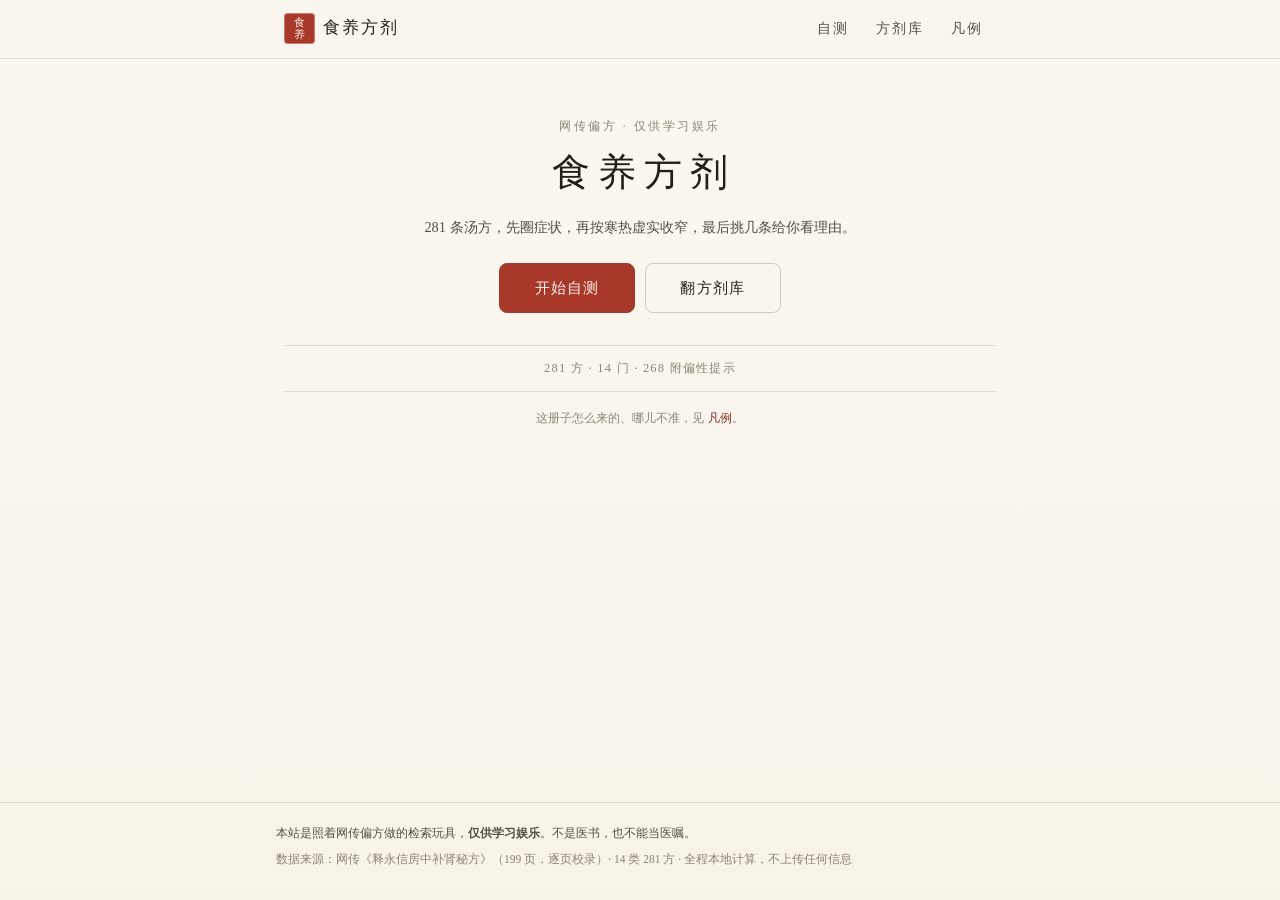
==== commit a2b7e342: "feat: 去掉筛查页，改口为学习娱乐，修页头与排版 - 自测不再有「先确认几件要紧的事」，直接进第一问 - 首页/页脚/凡例统一为仅供学习娱乐的说法，数据来源改为网传《释永信房中补肾秘方》 - 页头" ====
--- a/index.html
+++ b/index.html
@@ -5,7 +5,7 @@
 <meta name="viewport" content="width=device-width, initial-scale=1, viewport-fit=cover">
 <meta name="format-detection" content="telephone=no, email=no">
 <title>食养方剂 · 检索与自测</title>
-<meta name="description" content="一册民间食疗汤方的整理与检索。共 14 类 281 方，提供症状自测与方剂检索，标注药材偏性与注意事项。仅供学习，不构成医疗建议。">
+<meta name="description" content="网传《释永信房中补肾秘方》的整理与检索：14 类 281 方，可按症状自测收窄，也可按门类、证型、偏性筛选。纯静态、本机计算。仅供学习娱乐，不是医疗建议。">
 <meta name="author" content="shiyang-fangji contributors">
 <meta name="theme-color" content="#faf6ee">
 <link rel="canonical" href="https://strawpp.github.io/shiyang-fangji/">
@@ -14,7 +14,7 @@
 <meta property="og:type" content="website">
 <meta property="og:site_name" content="食养方剂">
 <meta property="og:title" content="食养方剂 · 281 方检索与症状自测">
-<meta property="og:description" content="按症状圈定范围，按寒热虚实收窄，给出候选方与命中依据。纯静态、本机计算、不上传任何信息。仅供学习。">
+<meta property="og:description" content="按症状圈定范围，按寒热虚实收窄，给出候选方与命中依据。纯静态、本机计算、不上传任何信息。仅供学习娱乐。">
 <meta property="og:url" content="https://strawpp.github.io/shiyang-fangji/">
 <meta property="og:image" content="https://strawpp.github.io/shiyang-fangji/assets/og.png">
 <meta property="og:image:width" content="1200">
@@ -22,7 +22,7 @@
 <meta property="og:locale" content="zh_CN">
 <meta name="twitter:card" content="summary_large_image">
 <meta name="twitter:title" content="食养方剂 · 281 方检索与症状自测">
-<meta name="twitter:description" content="中医药膳汤方的整理与检索，附药材偏性提示。仅供学习，不构成医疗建议。">
+<meta name="twitter:description" content="网传偏方的整理与检索，附药材偏性提示。仅供学习娱乐，不构成医疗建议。">
 <meta name="twitter:image" content="https://strawpp.github.io/shiyang-fangji/assets/og.png">
 
 <link rel="stylesheet" href="assets/css/style.css">
@@ -33,7 +33,7 @@
   "name": "食养方剂",
   "inLanguage": "zh-CN",
   "url": "https://strawpp.github.io/shiyang-fangji/",
-  "description": "中医药膳汤方的整理与检索，281 方，附症状自测与药材偏性提示。仅供学习，不构成医疗建议。"
+  "description": "网传偏方的整理与检索，281 方，附症状自测与药材偏性提示。仅供学习娱乐，不构成医疗建议。"
 }
 </script>
 </head>
@@ -57,8 +57,8 @@
 
 <footer class="site-foot">
   <div class="foot-inner">
-    <p class="foot-line">本站为中医药膳知识的整理与学习项目，<strong>不构成医疗建议</strong>，不能替代面诊。身体不适请及时就医。</p>
-    <p class="foot-line dim">数据来源：一册民间食疗汤方（199 页，逐页校录）· 14 类 281 方 · 全部计算在本地浏览器完成，不上传任何信息</p>
+    <p class="foot-line">本站是照着网传偏方做的检索玩具，<strong>仅供学习娱乐</strong>。不是医书，也不能当医嘱。</p>
+    <p class="foot-line dim">数据来源：网传《释永信房中补肾秘方》（199 页，逐页校录）· 14 类 281 方 · 全程本地计算，不上传任何信息</p>
   </div>
 </footer>
 
--- a/assets/css/style.css
+++ b/assets/css/style.css
@@ -74,15 +74,27 @@
 .head-inner {
   max-width: var(--max);
   margin: 0 auto;
-  padding: .55rem 1rem;
+  padding: .5rem 1rem;
   display: flex;
   align-items: center;
   justify-content: space-between;
-  gap: .75rem;
-}
-
-.brand { display: flex; align-items: center; gap: .55rem; color: var(--ink); }
-.brand-title { font-family: var(--kai); font-size: 1.12rem; letter-spacing: .16em; }
+  gap: .5rem;
+}
+
+.brand {
+  flex: none;
+  display: flex;
+  align-items: center;
+  gap: .5rem;
+  color: var(--ink);
+  white-space: nowrap;
+}
+.brand-title {
+  font-family: var(--kai);
+  font-size: 1.04rem;
+  letter-spacing: .12em;
+  white-space: nowrap;
+}
 
 .seal {
   display: inline-flex;
@@ -100,19 +112,25 @@
 .seal i { font-style: normal; display: block; }
 .seal-brand { width: 1.95rem; height: 1.95rem; }
 
-.nav { display: flex; align-items: center; gap: .25rem; }
+.nav { display: flex; align-items: center; gap: .1rem; flex: none; }
 .nav a {
   display: inline-flex;
   align-items: center;
-  height: 2.6rem;
-  padding: 0 .55rem;
+  height: 2.4rem;
+  padding: 0 .5rem;
   border-radius: 6px;
   color: var(--ink-2);
-  font-size: .88rem;
-  letter-spacing: .1em;
+  font-size: .85rem;
+  letter-spacing: .05em;
+  white-space: nowrap;
 }
 .nav a.is-active { color: var(--zhu-d); background: var(--soft); }
 .nav a[hidden] { display: none; }
+
+@media (max-width: 345px) {
+  .brand-title { display: none; }
+  .nav a { padding: 0 .38rem; font-size: .82rem; }
+}
 
 /* 骨架 ------------------------------------------------------------------ */
 
@@ -134,6 +152,7 @@
 .kick { font-size: .74rem; letter-spacing: .22em; color: var(--zhu); margin: 0 0 .3rem; }
 .hint { font-size: .86rem; color: var(--ink-3); margin: .5rem 0 0; line-height: 1.75; }
 .fine { font-size: .76rem; color: var(--ink-3); line-height: 1.75; margin: 1rem 0 0; }
+.fine-c { text-align: center; }
 .sub { font-size: .82rem; color: var(--ink-3); margin: .5rem 0 0; }
 .empty { padding: 3rem 0; text-align: center; color: var(--ink-3); }
 
@@ -186,7 +205,6 @@
 .btn:active { background: rgba(58, 44, 28, .06); }
 .btn-primary { background: var(--zhu); border-color: var(--zhu); color: #fdf2ea; }
 .btn-primary:active { background: var(--zhu-d); }
-.btn-alert { background: var(--ink); border-color: var(--ink); color: #f8f3e9; }
 .btn-text {
   border-color: transparent;
   color: var(--ink-3);
@@ -204,18 +222,41 @@
 .act .btn-text { width: auto; align-self: center; }
 .act-hero { flex-direction: row; gap: .6rem; }
 .act-hero .btn { width: 50%; }
+.act-pair { flex-direction: row; gap: .55rem; }
+.act-pair .btn { width: 50%; }
+
+.linkbtn {
+  padding: 0;
+  border: 0;
+  background: none;
+  color: var(--ink-2);
+  font-family: var(--serif);
+  font-size: .78rem;
+  text-decoration: underline;
+  text-decoration-color: var(--line-2);
+  text-underline-offset: .25em;
+  cursor: pointer;
+}
 
 /* 首页 ------------------------------------------------------------------ */
 
-.hero { padding: .8rem 0 1.6rem; }
-.hero-t { font-size: 2rem; letter-spacing: .22em; text-indent: .22em; text-align: center; }
+.hero { padding: .5rem 0 1.5rem; }
+.hero-kick {
+  margin: 0 0 .55rem;
+  text-align: center;
+  font-size: .72rem;
+  letter-spacing: .22em;
+  color: var(--ink-3);
+}
+.hero-t { font-size: 1.95rem; letter-spacing: .2em; text-indent: .2em; text-align: center; }
 .hero-p {
-  margin: .9rem auto 0;
-  max-width: 26em;
+  margin: .8rem auto 0;
+  max-width: 32em;
   text-align: center;
-  color: var(--ink-2);
-  font-size: .92rem;
-  line-height: 2;
+  text-wrap: balance;
+  color: var(--ink-2);
+  font-size: .9rem;
+  line-height: 1.95;
 }
 
 .resume {
@@ -273,23 +314,6 @@
   border-bottom: 1px solid var(--line);
 }
 
-details.brief { margin: 1.2rem 0 0; }
-details.brief summary {
-  list-style: none;
-  cursor: pointer;
-  padding: .6rem 0;
-  font-size: .86rem;
-  color: var(--ink-2);
-  display: flex;
-  align-items: center;
-  gap: .4rem;
-}
-details.brief summary::-webkit-details-marker { display: none; }
-details.brief summary::before { content: "＋"; color: var(--zhu); font-size: .9rem; }
-details.brief[open] summary::before { content: "－"; }
-details.brief > div { padding: .4rem 0 .2rem; }
-details.brief p { font-size: .86rem; color: var(--ink-2); line-height: 2; }
-
 /* 自测 ------------------------------------------------------------------ */
 
 .qbar { height: 3px; border-radius: 2px; background: rgba(58, 44, 28, .1); overflow: hidden; margin-bottom: .6rem; }
@@ -323,6 +347,7 @@
   transition: border-color .15s ease, background .15s ease, color .15s ease;
 }
 .opts.cols .opt { padding: .6rem .7rem; font-size: .87rem; }
+.opts.cols .opt.is-wide { grid-column: 1 / -1; }
 .opt:active { background: #fdf8ef; }
 .opt input { position: absolute; opacity: 0; pointer-events: none; }
 .opt .mark {
@@ -347,9 +372,6 @@
 }
 .opt.is-on .mark.rnd::after { border-radius: 50%; }
 
-.hitlist { margin: .9rem 0 1.2rem; padding-left: 1.15em; color: var(--ink); font-size: .92rem; }
-.hitlist li { margin-bottom: .2rem; }
-
 /* 结果 ------------------------------------------------------------------ */
 
 .verdict {
@@ -494,6 +516,7 @@
 .chip.on { background: var(--zhu); border-color: var(--zhu); color: #fdf2ea; }
 
 .lib-meta { margin: 0 0 .4rem; font-size: .76rem; color: var(--ink-3); letter-spacing: .06em; }
+.lib-meta:empty { display: none; }
 
 .rows { display: grid; }
 .row {
@@ -580,6 +603,8 @@
   line-height: 1.9;
 }
 .notice strong { color: var(--ink); }
+.notice p { margin: 0 0 .4em; }
+.notice p:last-child { margin-bottom: 0; }
 
 /* 凡例 ------------------------------------------------------------------ */
 
@@ -600,19 +625,27 @@
   border-radius: 3px;
 }
 .prose strong { color: var(--ink); }
+.prose .prose-note {
+  margin: 1.5rem 0 0;
+  padding-top: .9rem;
+  border-top: 1px solid var(--line);
+  font-size: .82rem;
+  color: var(--ink-3);
+  line-height: 1.95;
+}
 .prose ul { padding-left: 1.15em; margin: .3rem 0 .9rem; }
-.kv {
-  width: 100%;
-  border-collapse: collapse;
-  font-size: .82rem;
-  margin: .5rem 0 1rem;
-  display: block;
-  overflow-x: auto;
-  white-space: nowrap;
-  -webkit-overflow-scrolling: touch;
-}
-.kv th, .kv td { text-align: left; padding: .5rem .6rem; border-bottom: 1px solid var(--line); color: var(--ink-2); }
-.kv th { font-weight: 500; font-size: .76rem; color: var(--ink-3); letter-spacing: .08em; }
+.kv { margin: .5rem 0 1.2rem; }
+.kv-r {
+  display: flex;
+  flex-wrap: wrap;
+  align-items: baseline;
+  gap: .1rem .6rem;
+  padding: .6rem 0;
+  border-bottom: 1px solid var(--line);
+}
+.kv-k { flex: 1 1 auto; font-size: .86rem; color: var(--ink); }
+.kv-v { flex: none; font-size: .74rem; color: var(--ink-3); letter-spacing: .02em; }
+.kv-d { flex: 1 0 100%; font-size: .8rem; color: var(--ink-3); line-height: 1.8; }
 .prose details { margin: .8rem 0; }
 .prose details summary { cursor: pointer; font-size: .88rem; color: var(--ink-2); padding: .3rem 0; }
 .prose details summary::marker { color: var(--zhu); }
@@ -641,5 +674,4 @@
   .tools { grid-template-columns: 1fr 9rem 9rem; }
   .tools .search { grid-column: auto; }
   .opts.cols { grid-template-columns: 1fr 1fr; }
-  .kv { display: table; white-space: normal; }
-}
+}
